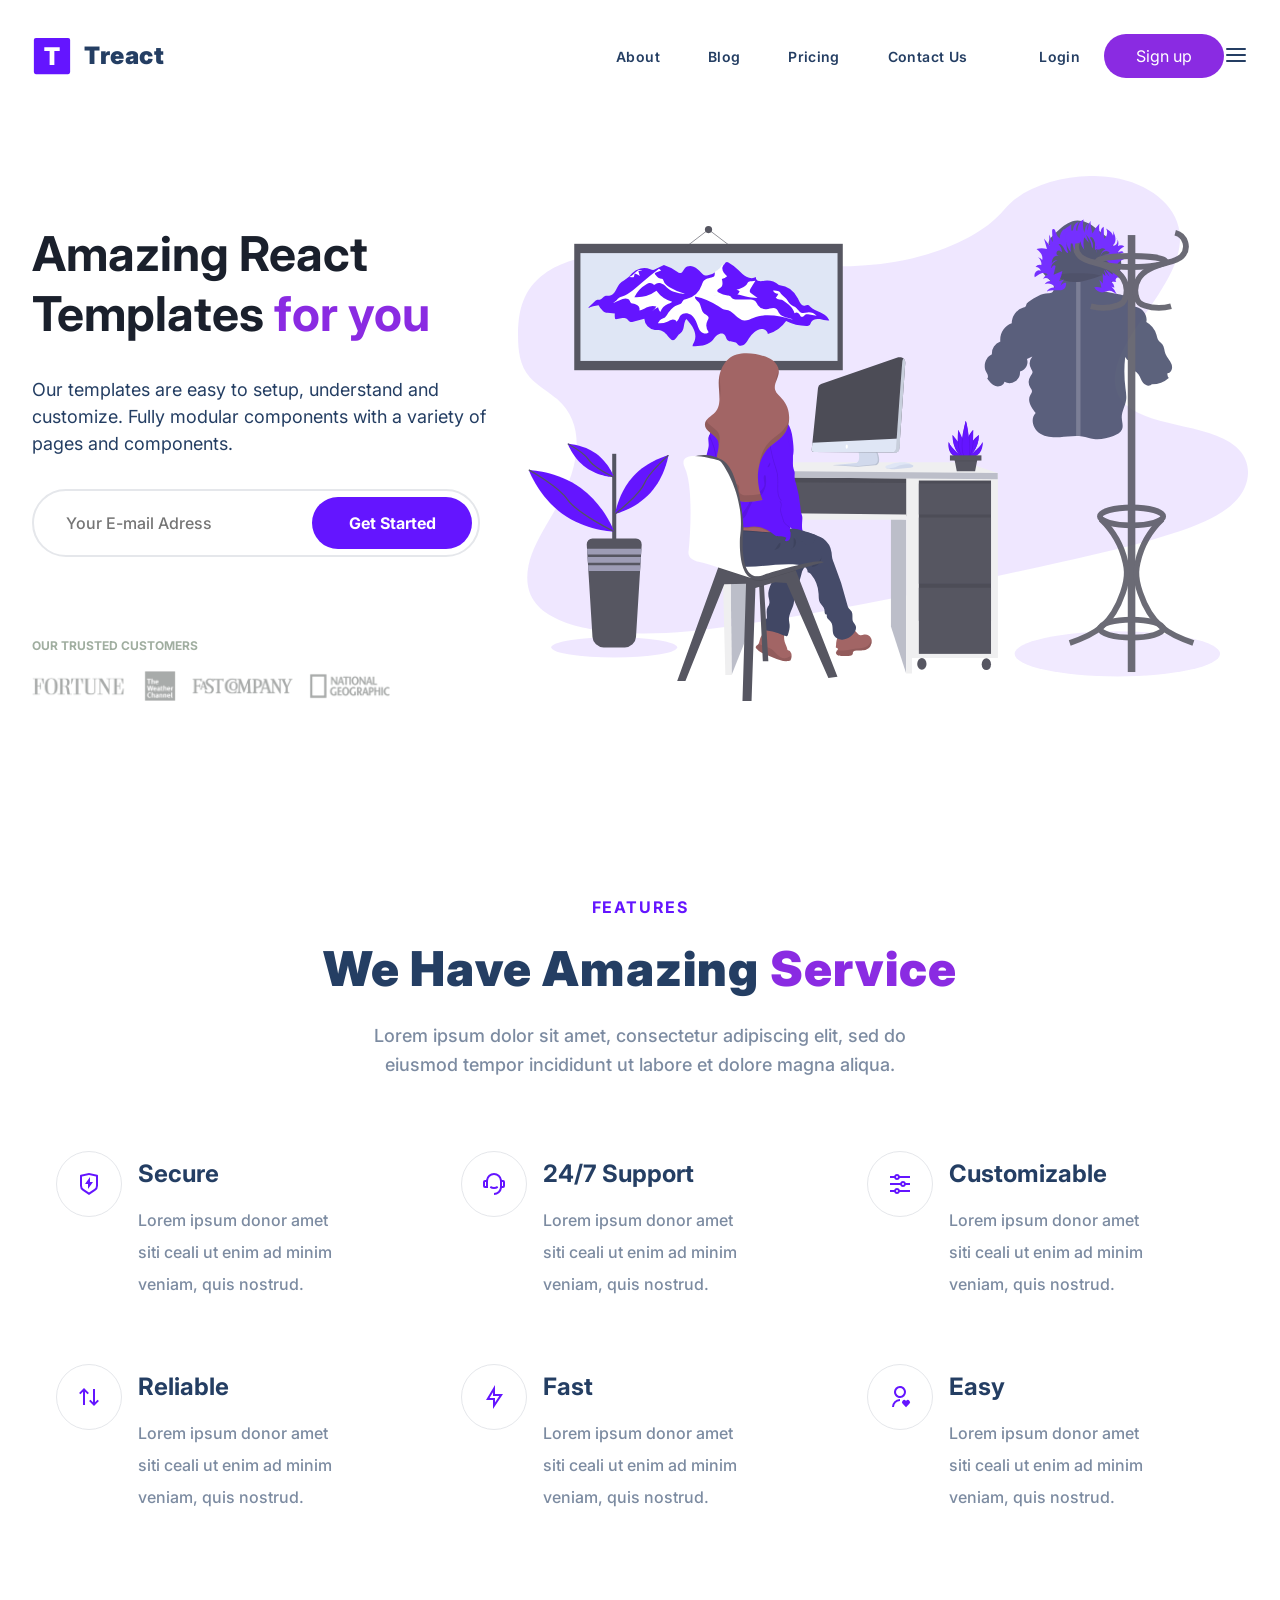
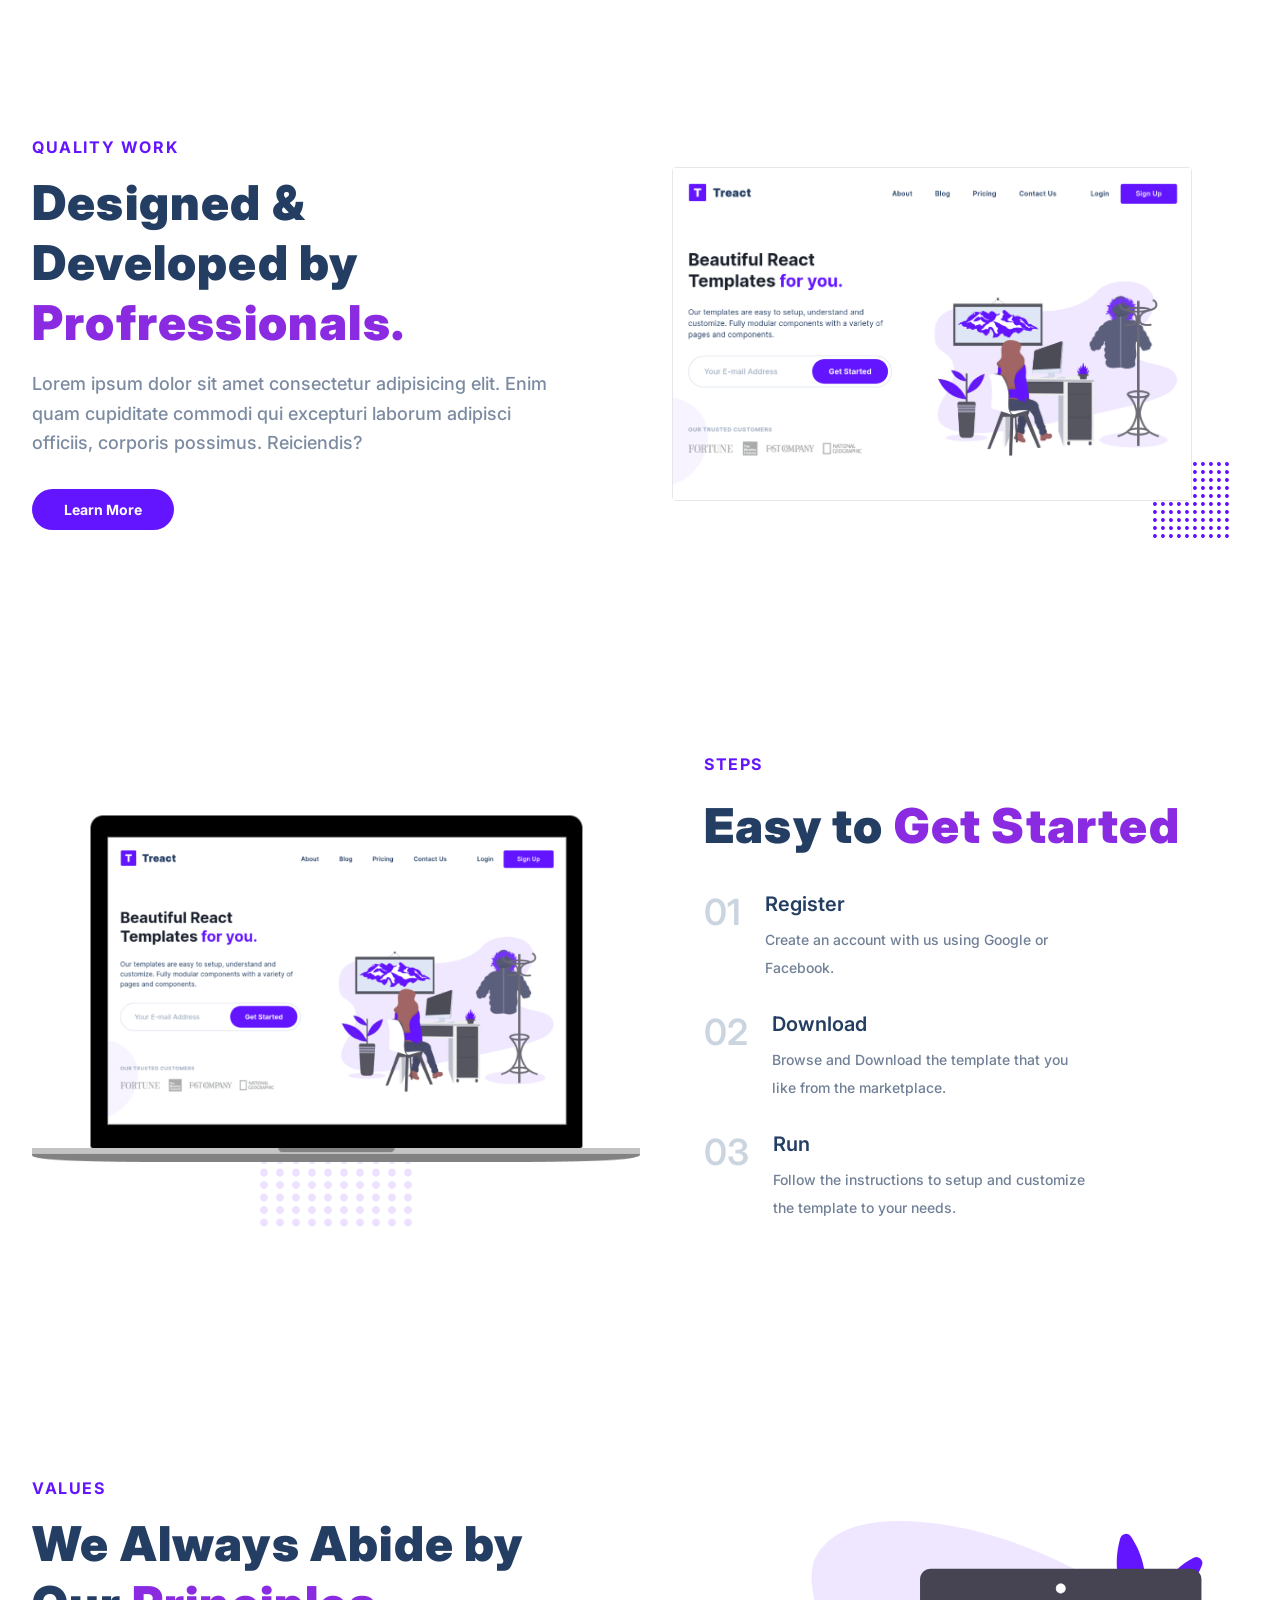
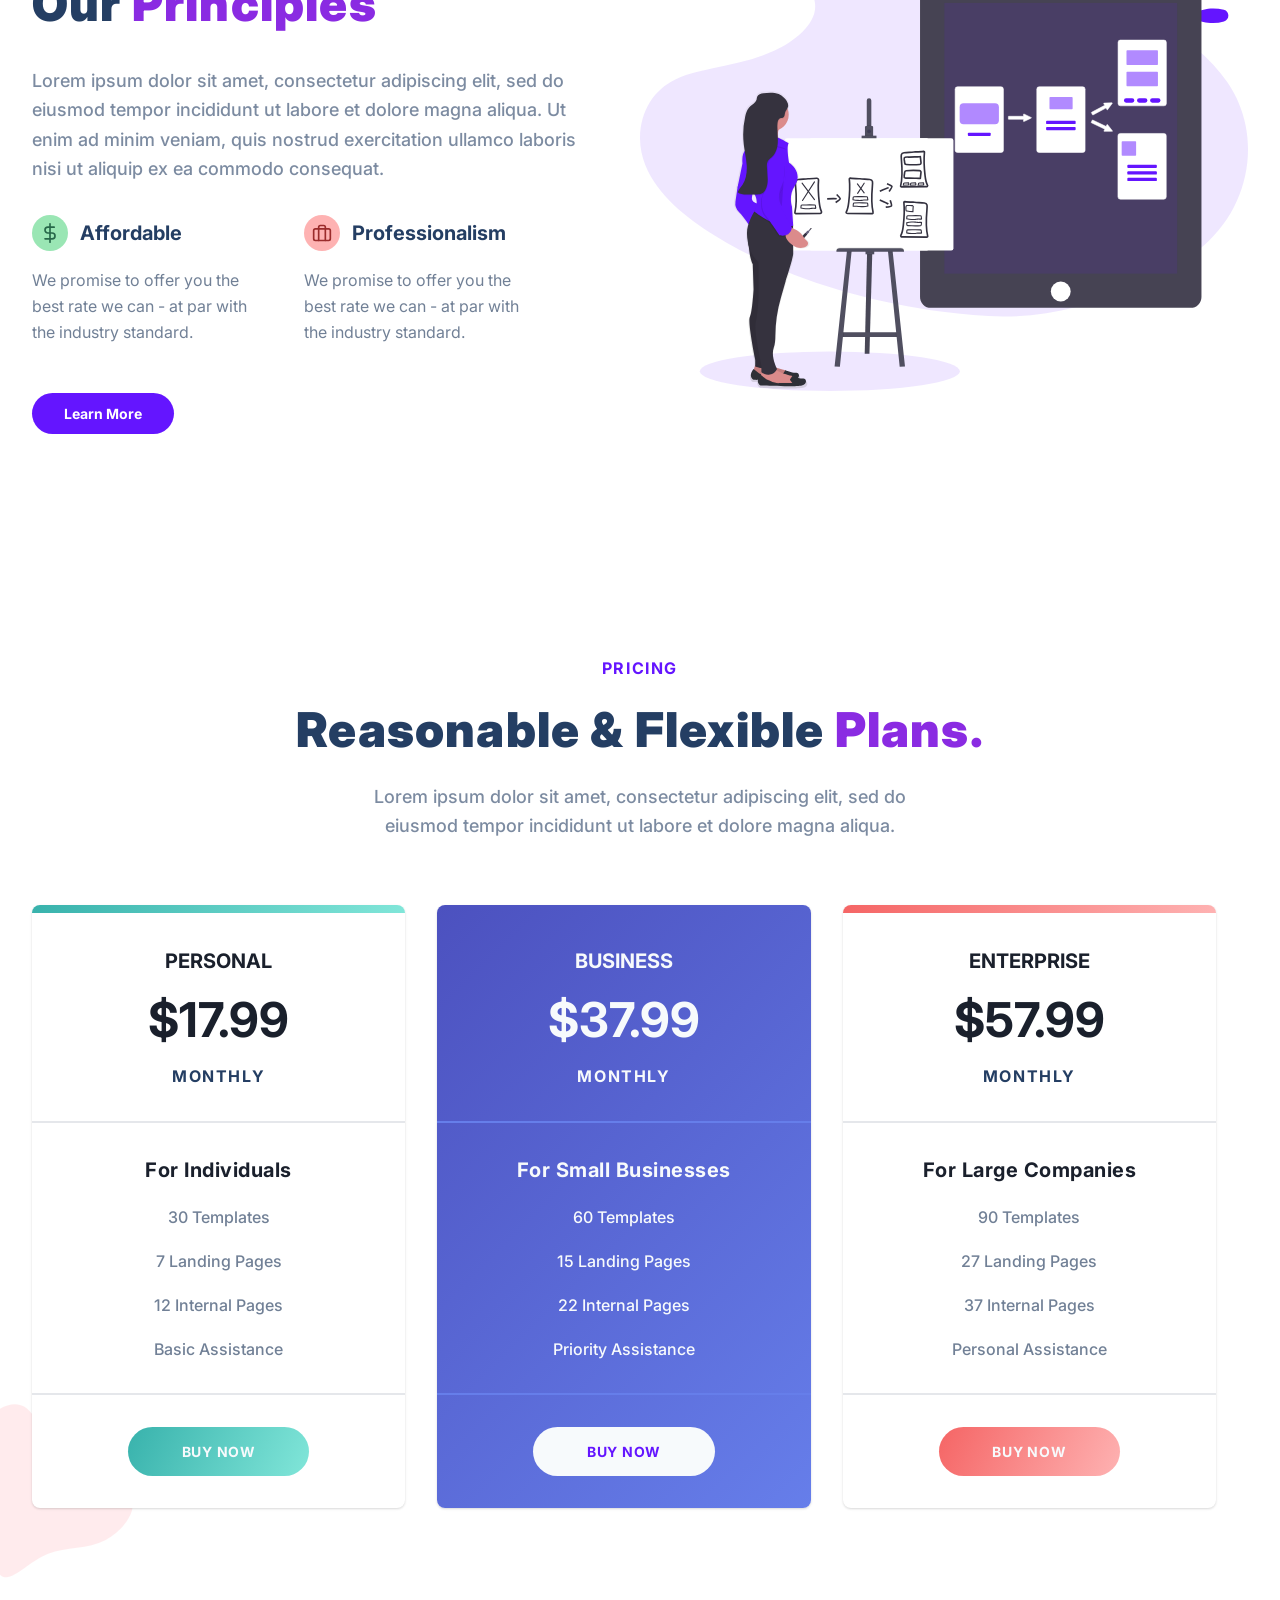
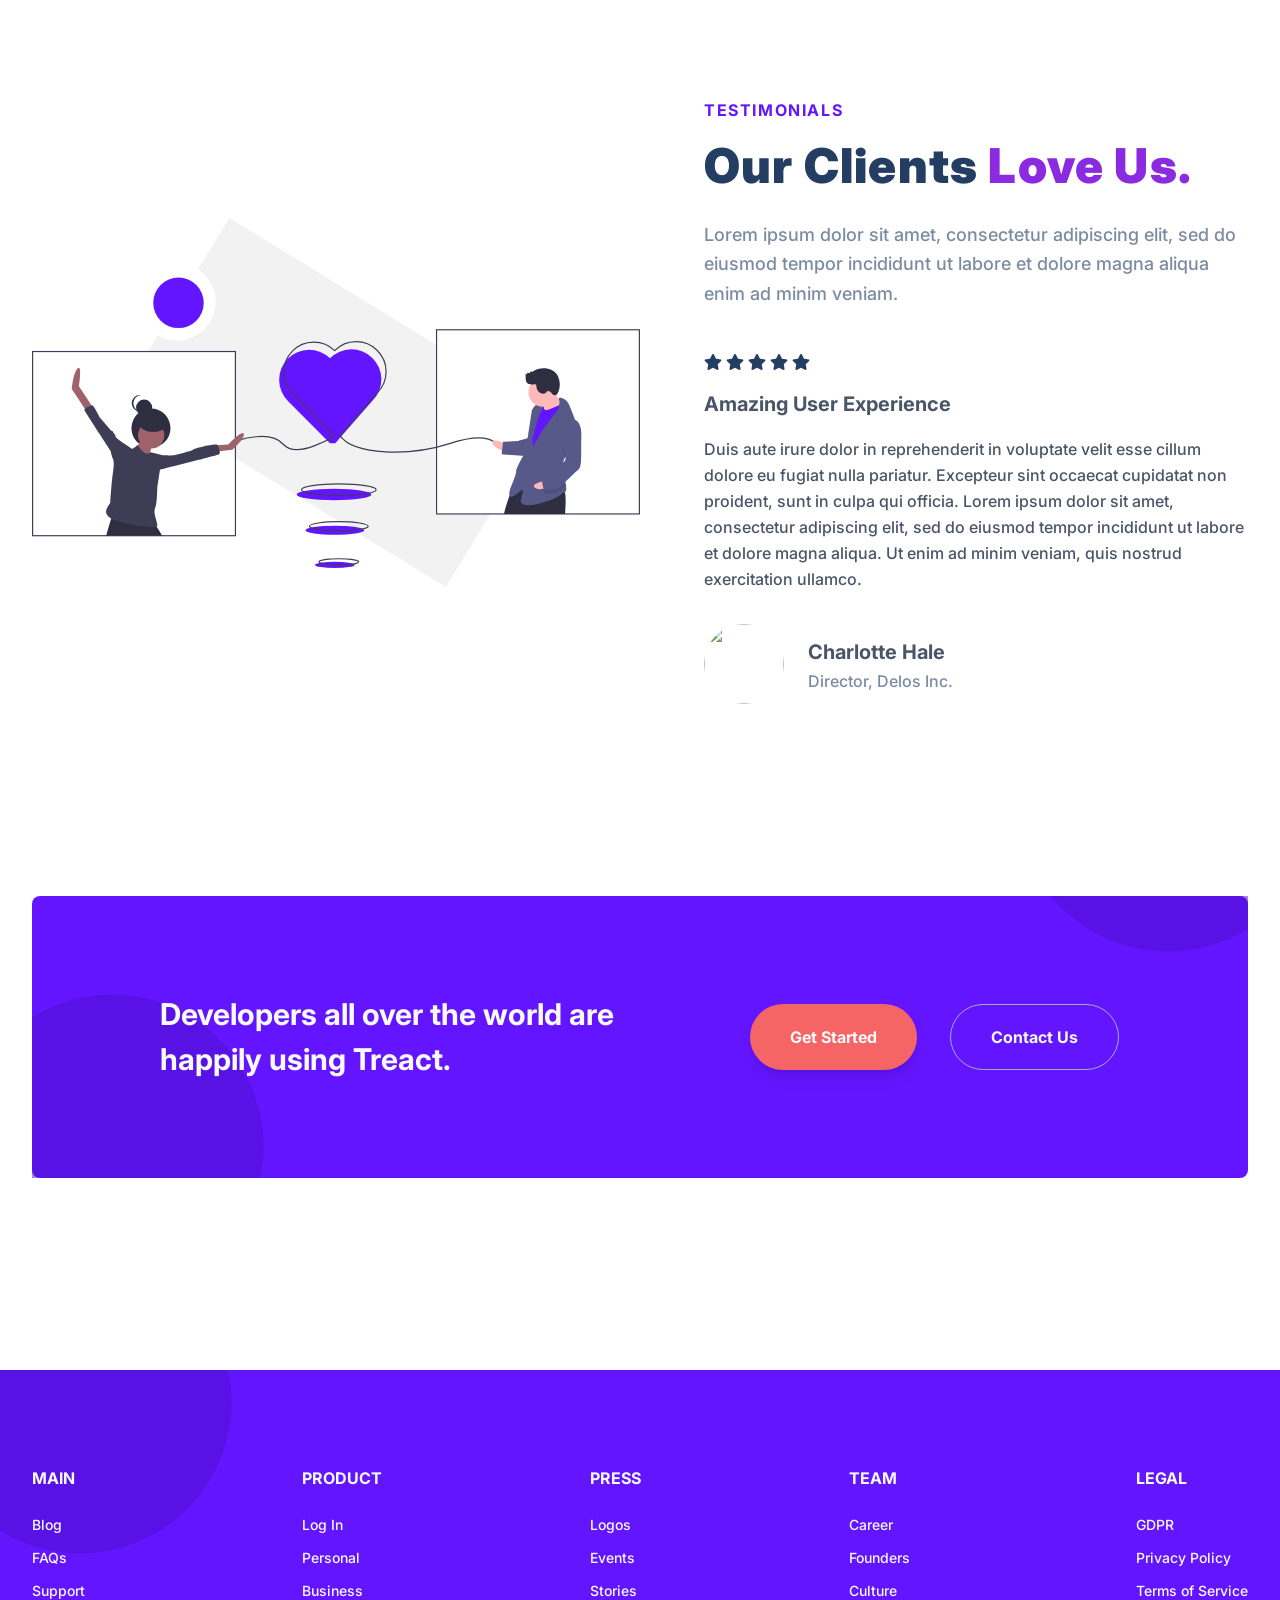
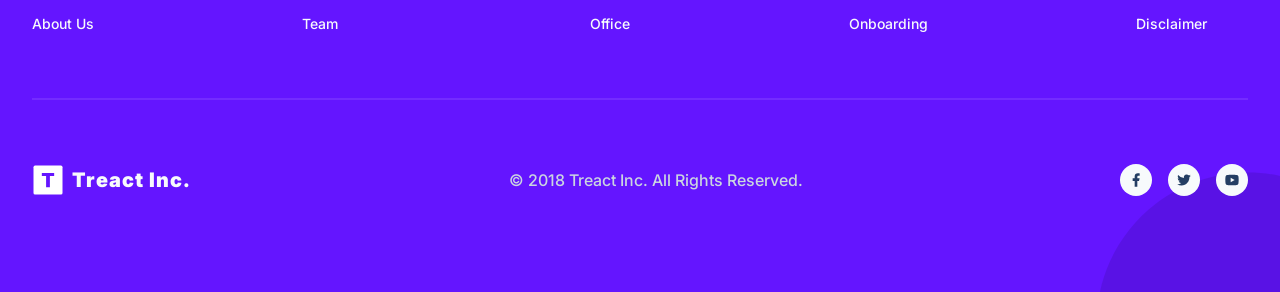
==== index.html @ 5207cefd "attempt 3" ====
<!doctype html>
<html lang="en">
  <head>
    <meta charset="UTF-8" />
    <meta http-equiv="X-UA-Compatible" content="IE=edge" />
    <meta name="viewport" content="width=device-width, initial-scale=1.0" />
    <title>Treact</title>
    <link rel="stylesheet" href="fashion.css" />
    <link
      rel="stylesheet"
      href="https://pro.fontawesome.com/releases/v5.10.0/css/all.css"
    />
    <script src="script.js" defer></script>
  </head>

  <body>
    <section id="landing">
      <nav>
        <div class="row nav__row">
          <div class="nav__logo">
            <img
              src="./assets/logo.2c489fc453a1783cbadacf914efa3df6.svg"
              class="nav__logo--img"
              alt="LOGO"
            />
            <div class="nav__logo--title">Treact</div>
          </div>
          <div class="nav__links">
            <a href="#" class="nav__link">About</a>
            <a href="#" class="nav__link">Blog</a>
            <a href="#" class="nav__link">Pricing</a>
            <a href="#" class="nav__link">Contact Us</a>
            <a href="#" class="nav__link login">Login</a>
            <a href="#" class="nav__link--primary">Sign up</a>
          </div>
        </div>
        <button class="btn__menu" onclick="openMenu()">
          <svg
            xmlns="http://www.w3.org/2000/svg"
            width="24"
            height="24"
            viewBox="0 0 24 24"
            fill="none"
            stroke="currentColor"
            stroke-width="2"
            stroke-linecap="round"
            stroke-linejoin="round"
            class="btn__menu--svg"
          >
            <line x1="3" y1="12" x2="21" y2="12"></line>
            <line x1="3" y1="6" x2="21" y2="6"></line>
            <line x1="3" y1="18" x2="21" y2="18"></line>
          </svg>
        </button>
      </nav>
      <div class="menu">
        <button class="btn__menu btn__menu--close" onclick="closeMenu()">
          <svg
            xmlns="http://www.w3.org/2000/svg"
            width="24"
            height="24"
            viewBox="0 0 24 24"
            fill="none"
            stroke="currentColor"
            stroke-width="2"
            stroke-linecap="round"
            stroke-linejoin="round"
            class="light___StyledCloseIcon-lj69nl-14 fASujC"
          >
            <line x1="18" y1="6" x2="6" y2="18"></line>
            <line x1="6" y1="6" x2="18" y2="18"></line>
          </svg>
        </button>

        <div class="menu__links">
          <a href="#" class="menu__link">About</a>
          <a href="#" class="menu__link">Blog</a>
          <a href="#" class="menu__link">Pricing</a>
          <a href="#" class="menu__link">Contact Us</a>
          <a href="#" class="menu__link login">Login</a>
          <a href="#" class="menu__link--primary">Sign up</a>
        </div>
      </div>
      <header>
        <div class="container">
          <div class="row">
            <div class="header__description">
              <h1>
                Amazing React Templates <span class="blueviolet">for you</span>
              </h1>
              <p class="header__description--para">
                Our templates are easy to setup, understand and customize. Fully
                modular components with a variety of pages and components.
              </p>
              <div class="header__email">
                <input
                  type="email"
                  class="header__email--input"
                  placeholder="Your E-mail Adress"
                />
                <button class="header__email--btn">Get Started</button>
              </div>
              <p class="header__customers--title">OUR TRUSTED CUSTOMERS</p>
              <img
                src="/assets/customers-logo-strip.680ac7c2e8ae28161d2c.png"
                class="header__customer"
              />
            </div>
            <figure class="header__img--wrapper">
              <img
                src="/assets/design-illustration-2.6da6a00b20c07c4a9b65d1870679e1b8.svg"
                class="header__img"
              />
            </figure>
          </div>
        </div>
      </header>
    </section>

    <main>
      <section id="features">
        <div class="container">
          <div class="row__narrow">
            <h4 class="section__tag">FEATURES</h4>
            <h2 class="section__title">
              We Have Amazing <span class="blueviolet">Service</span>
            </h2>
            <p class="section__para">
              Lorem ipsum dolor sit amet, consectetur adipiscing elit, sed do
              eiusmod tempor incididunt ut labore et dolore magna aliqua.
            </p>
          </div>
          <div class="features">
            <div class="feature">
              <div class="feature__row">
                <figure class="feature__img--wrapper">
                  <img
                    src="/assets/shield-icon.daefe14b320b14fbd9cbd18908ac93ec.svg"
                  />
                </figure>
                <div class="feature__text">
                  <h2 class="feature__title">Secure</h2>
                  <p class="feature__para">
                    Lorem ipsum donor amet siti ceali ut enim ad minim veniam,
                    quis nostrud.
                  </p>
                </div>
              </div>
            </div>
            <div class="feature">
              <div class="feature__row">
                <figure class="feature__img--wrapper">
                  <img
                    src="/assets/support-icon.f9253ffa8cb6ffde5bbaa05eb5136375.svg"
                  />
                </figure>
                <div class="feature__text">
                  <h2 class="feature__title">24/7 Support</h2>
                  <p class="feature__para">
                    Lorem ipsum donor amet siti ceali ut enim ad minim veniam,
                    quis nostrud.
                  </p>
                </div>
              </div>
            </div>
            <div class="feature">
              <div class="feature__row">
                <figure class="feature__img--wrapper">
                  <img
                    src="/assets/customize-icon.367468c90fd796009b97fbfba67b2c6a.svg"
                  />
                </figure>
                <div class="feature__text">
                  <h2 class="feature__title">Customizable</h2>
                  <p class="feature__para">
                    Lorem ipsum donor amet siti ceali ut enim ad minim veniam,
                    quis nostrud.
                  </p>
                </div>
              </div>
            </div>
            <div class="feature">
              <div class="feature__row">
                <figure class="feature__img--wrapper">
                  <img
                    src="/assets/reliable-icon.1367510a8f0a1bec76dc425d25f92f43.svg"
                  />
                </figure>
                <div class="feature__text">
                  <h2 class="feature__title">Reliable</h2>
                  <p class="feature__para">
                    Lorem ipsum donor amet siti ceali ut enim ad minim veniam,
                    quis nostrud.
                  </p>
                </div>
              </div>
            </div>
            <div class="feature">
              <div class="feature__row">
                <figure class="feature__img--wrapper">
                  <img
                    src="/assets/fast-icon.dbb971a73d4805d2fc3bcdacdb55beba.svg"
                  />
                </figure>
                <div class="feature__text">
                  <h2 class="feature__title">Fast</h2>
                  <p class="feature__para">
                    Lorem ipsum donor amet siti ceali ut enim ad minim veniam,
                    quis nostrud.
                  </p>
                </div>
              </div>
            </div>
            <div class="feature">
              <div class="feature__row">
                <figure class="feature__img--wrapper">
                  <img
                    src="/assets/simple-icon.673b7e1750b2a4ef32907fc164828d00.svg"
                  />
                </figure>
                <div class="feature__text">
                  <h2 class="feature__title">Easy</h2>
                  <p class="feature__para">
                    Lorem ipsum donor amet siti ceali ut enim ad minim veniam,
                    quis nostrud.
                  </p>
                </div>
              </div>
            </div>
          </div>
        </div>
      </section>

      <section id="quality">
        <div class="container">
          <div class="row">
            <div class="quality__description">
              <div class="section__tag">QUALITY WORK</div>
              <h2 class="section__title">
                Designed & Developed by
                <span class="blueviolet">Profressionals.</span>
              </h2>
              <p class="section__para">
                Lorem ipsum dolor sit amet consectetur adipisicing elit. Enim
                quam cupiditate commodi qui excepturi laborum adipisci officiis,
                corporis possimus. Reiciendis?
              </p>
              <button class="btn">Learn More</button>
            </div>
            <figure class="quality__img--wrapper">
              <img
                src="/assets/hero-screenshot-1.40a097b525c2f8c9808e.png"
                class="quality__img"
              />
              <svg viewBox="0 0 1280 1280" class="quality__grid">
                <path
                  d="M55 33.5C44.5 37 35 47.6 32.8 58.3c-4.3 20.6 16.3 41.2 36.9 36.9 15.5-3.2 27.5-19 26-33.9-1.1-10.5-9-21.3-19-26.2-6.1-2.9-15.5-3.6-21.7-1.6zM183 33.5c-15.1 5-25.3 21.6-22.2 36.2 2.5 11.9 13.6 23 25.4 25.5 19.4 4.1 39.5-14.2 37.5-33.9-1.1-10.5-9-21.3-19-26.2-6.1-2.9-15.5-3.6-21.7-1.6zM311 33.5c-10.5 3.5-20 14.1-22.2 24.8-4.3 20.6 16.3 41.2 36.9 36.9 15.5-3.2 27.5-19 26-33.9-1.1-10.5-9-21.3-19-26.2-6.1-2.9-15.5-3.6-21.7-1.6zM439 33.5c-10.5 3.5-20 14.1-22.2 24.8-4.3 20.6 16.3 41.2 36.9 36.9 15.5-3.2 27.5-19 26-33.9-1.1-10.5-9-21.3-19-26.2-6.1-2.9-15.5-3.6-21.7-1.6zM567 33.5c-10.5 3.5-20 14.1-22.2 24.8-4.3 20.6 16.3 41.2 36.9 36.9 15.5-3.2 27.5-19 26-33.9-1.1-10.5-9-21.3-19-26.2-6.1-2.9-15.5-3.6-21.7-1.6zM695 33.5c-10.5 3.5-20 14.1-22.2 24.8-4.3 20.6 16.3 41.2 36.9 36.9 15.5-3.2 27.5-19 26-33.9-1.1-10.5-9-21.3-19-26.2-6.1-2.9-15.5-3.6-21.7-1.6zM823 33.5c-10.5 3.5-20 14.1-22.2 24.8-4.3 20.6 16.3 41.2 36.9 36.9 15.5-3.2 27.5-19 26-33.9-1.1-10.5-9-21.3-19-26.2-6.1-2.9-15.5-3.6-21.7-1.6zM951 33.5c-10.5 3.5-20 14.1-22.2 24.8-4.3 20.6 16.3 41.2 36.9 36.9 15.5-3.2 27.5-19 26-33.9-1.1-10.5-9-21.3-19-26.2-6.1-2.9-15.5-3.6-21.7-1.6zM1079 33.5c-10.5 3.5-20 14.1-22.2 24.8-2.5 11.7 3.2 24.4 14.2 31.9 10.7 7.4 22.9 7.5 33.7.3 17.7-11.8 20.1-33.8 5.3-48.5-8.5-8.6-20.7-11.9-31-8.5zM1207 33.5c-10.5 3.5-20 14.1-22.2 24.8-2.5 11.7 3.2 24.4 14.2 31.9 10.7 7.4 22.9 7.5 33.7.3 17.7-11.8 20.1-33.8 5.3-48.5-8.5-8.6-20.7-11.9-31-8.5zM55 161.5c-10.5 3.5-20 14.1-22.2 24.8-4.3 20.6 16.3 41.2 36.9 36.9 15.5-3.2 27.5-19 26-33.9-1.1-10.5-9-21.3-19-26.2-6.1-2.9-15.5-3.6-21.7-1.6zM183 161.5c-15.1 5-25.3 21.6-22.2 36.2 2.5 11.9 13.6 23 25.4 25.5 19.4 4.1 39.5-14.2 37.5-33.9-1.1-10.5-9-21.3-19-26.2-6.1-2.9-15.5-3.6-21.7-1.6zM311 161.5c-10.5 3.5-20 14.1-22.2 24.8-4.3 20.6 16.3 41.2 36.9 36.9 15.5-3.2 27.5-19 26-33.9-1.1-10.5-9-21.3-19-26.2-6.1-2.9-15.5-3.6-21.7-1.6zM439 161.5c-10.5 3.5-20 14.1-22.2 24.8-4.3 20.6 16.3 41.2 36.9 36.9 15.5-3.2 27.5-19 26-33.9-1.1-10.5-9-21.3-19-26.2-6.1-2.9-15.5-3.6-21.7-1.6zM567 161.5c-10.5 3.5-20 14.1-22.2 24.8-4.3 20.6 16.3 41.2 36.9 36.9 15.5-3.2 27.5-19 26-33.9-1.1-10.5-9-21.3-19-26.2-6.1-2.9-15.5-3.6-21.7-1.6zM695 161.5c-10.5 3.5-20 14.1-22.2 24.8-4.3 20.6 16.3 41.2 36.9 36.9 15.5-3.2 27.5-19 26-33.9-1.1-10.5-9-21.3-19-26.2-6.1-2.9-15.5-3.6-21.7-1.6zM823 161.5c-10.5 3.5-20 14.1-22.2 24.8-4.3 20.6 16.3 41.2 36.9 36.9 15.5-3.2 27.5-19 26-33.9-1.1-10.5-9-21.3-19-26.2-6.1-2.9-15.5-3.6-21.7-1.6zM951 161.5c-10.5 3.5-20 14.1-22.2 24.8-4.3 20.6 16.3 41.2 36.9 36.9 15.5-3.2 27.5-19 26-33.9-1.1-10.5-9-21.3-19-26.2-6.1-2.9-15.5-3.6-21.7-1.6zM1079 161.5c-10.5 3.5-20 14.1-22.2 24.8-2.5 11.7 3.2 24.4 14.2 31.9 10.7 7.4 22.9 7.5 33.7.3 17.7-11.8 20.1-33.8 5.3-48.5-8.5-8.6-20.7-11.9-31-8.5zM1207 161.5c-10.5 3.5-20 14.1-22.2 24.8-2.5 11.7 3.2 24.4 14.2 31.9 10.7 7.4 22.9 7.5 33.7.3 17.7-11.8 20.1-33.8 5.3-48.5-8.5-8.6-20.7-11.9-31-8.5zM55 289.5c-10.5 3.5-20 14.1-22.2 24.8-4.3 20.6 16.3 41.2 36.9 36.9 15.5-3.2 27.5-19 26-33.9-1.1-10.5-9-21.3-19-26.2-6.1-2.9-15.5-3.6-21.7-1.6zM183 289.5c-10.5 3.5-20 14.1-22.2 24.8-4.3 20.6 16.3 41.2 36.9 36.9 15.5-3.2 27.5-19 26-33.9-1.1-10.5-9-21.3-19-26.2-6.1-2.9-15.5-3.6-21.7-1.6zM311 289.5c-10.5 3.5-20 14.1-22.2 24.8-4.3 20.6 16.3 41.2 36.9 36.9 15.5-3.2 27.5-19 26-33.9-1.1-10.5-9-21.3-19-26.2-6.1-2.9-15.5-3.6-21.7-1.6zM439 289.5c-10.5 3.5-20 14.1-22.2 24.8-4.3 20.6 16.3 41.2 36.9 36.9 15.5-3.2 27.5-19 26-33.9-1.1-10.5-9-21.3-19-26.2-6.1-2.9-15.5-3.6-21.7-1.6zM567 289.5c-10.5 3.5-20 14.1-22.2 24.8-4.3 20.6 16.3 41.2 36.9 36.9 15.5-3.2 27.5-19 26-33.9-1.1-10.5-9-21.3-19-26.2-6.1-2.9-15.5-3.6-21.7-1.6zM695 289.5c-10.5 3.5-20 14.1-22.2 24.8-4.3 20.6 16.3 41.2 36.9 36.9 15.5-3.2 27.5-19 26-33.9-1.1-10.5-9-21.3-19-26.2-6.1-2.9-15.5-3.6-21.7-1.6zM823 289.5c-10.5 3.5-20 14.1-22.2 24.8-4.3 20.6 16.3 41.2 36.9 36.9 15.5-3.2 27.5-19 26-33.9-1.1-10.5-9-21.3-19-26.2-6.1-2.9-15.5-3.6-21.7-1.6zM951 289.5c-10.5 3.5-20 14.1-22.2 24.8-4.3 20.6 16.3 41.2 36.9 36.9 15.5-3.2 27.5-19 26-33.9-1.1-10.5-9-21.3-19-26.2-6.1-2.9-15.5-3.6-21.7-1.6zM1079 289.5c-10.5 3.5-20 14.1-22.2 24.8-4.3 20.6 16.3 41.2 36.9 36.9 15.5-3.2 27.5-19 26-33.9-1.1-10.5-9-21.3-19-26.2-6.1-2.9-15.5-3.6-21.7-1.6zM1207 289.5c-10.5 3.5-20 14.1-22.2 24.8-4.3 20.6 16.3 41.2 36.9 36.9 15.5-3.2 27.5-19 26-33.9-1.1-10.5-9-21.3-19-26.2-6.1-2.9-15.5-3.6-21.7-1.6zM55 417.5c-10.5 3.5-20 14.1-22.2 24.8-4.3 20.6 16.3 41.2 36.9 36.9 15.5-3.2 27.5-19 26-33.9-1.1-10.5-9-21.3-19-26.2-6.1-2.9-15.5-3.6-21.7-1.6zM183 417.5c-10.5 3.5-20 14.1-22.2 24.8-4.3 20.6 16.3 41.2 36.9 36.9 15.5-3.2 27.5-19 26-33.9-1.1-10.5-9-21.3-19-26.2-6.1-2.9-15.5-3.6-21.7-1.6zM311 417.5c-10.5 3.5-20 14.1-22.2 24.8-4.3 20.6 16.3 41.2 36.9 36.9 15.5-3.2 27.5-19 26-33.9-1.1-10.5-9-21.3-19-26.2-6.1-2.9-15.5-3.6-21.7-1.6zM439 417.5c-10.5 3.5-20 14.1-22.2 24.8-4.3 20.6 16.3 41.2 36.9 36.9 15.5-3.2 27.5-19 26-33.9-1.1-10.5-9-21.3-19-26.2-6.1-2.9-15.5-3.6-21.7-1.6zM567 417.5c-10.5 3.5-20 14.1-22.2 24.8-4.3 20.6 16.3 41.2 36.9 36.9 15.5-3.2 27.5-19 26-33.9-1.1-10.5-9-21.3-19-26.2-6.1-2.9-15.5-3.6-21.7-1.6zM695 417.5c-10.5 3.5-20 14.1-22.2 24.8-4.3 20.6 16.3 41.2 36.9 36.9 15.5-3.2 27.5-19 26-33.9-1.1-10.5-9-21.3-19-26.2-6.1-2.9-15.5-3.6-21.7-1.6zM823 417.5c-10.5 3.5-20 14.1-22.2 24.8-4.3 20.6 16.3 41.2 36.9 36.9 15.5-3.2 27.5-19 26-33.9-1.1-10.5-9-21.3-19-26.2-6.1-2.9-15.5-3.6-21.7-1.6zM951 417.5c-10.5 3.5-20 14.1-22.2 24.8-4.3 20.6 16.3 41.2 36.9 36.9 15.5-3.2 27.5-19 26-33.9-1.1-10.5-9-21.3-19-26.2-6.1-2.9-15.5-3.6-21.7-1.6zM1079 417.5c-10.5 3.5-20 14.1-22.2 24.8-4.3 20.6 16.3 41.2 36.9 36.9 15.5-3.2 27.5-19 26-33.9-1.1-10.5-9-21.3-19-26.2-6.1-2.9-15.5-3.6-21.7-1.6zM1207 417.5c-10.5 3.5-20 14.1-22.2 24.8-4.3 20.6 16.3 41.2 36.9 36.9 15.5-3.2 27.5-19 26-33.9-1.1-10.5-9-21.3-19-26.2-6.1-2.9-15.5-3.6-21.7-1.6zM55 545.5c-10.5 3.5-20 14.1-22.2 24.8-4.3 20.6 16.3 41.2 36.9 36.9 15.5-3.2 27.5-19 26-33.9-1.1-10.5-9-21.3-19-26.2-6.1-2.9-15.5-3.6-21.7-1.6zM183 545.5c-10.5 3.5-20 14.1-22.2 24.8-4.3 20.6 16.3 41.2 36.9 36.9 15.5-3.2 27.5-19 26-33.9-1.1-10.5-9-21.3-19-26.2-6.1-2.9-15.5-3.6-21.7-1.6zM311 545.5c-10.5 3.5-20 14.1-22.2 24.8-4.3 20.6 16.3 41.2 36.9 36.9 15.5-3.2 27.5-19 26-33.9-1.1-10.5-9-21.3-19-26.2-6.1-2.9-15.5-3.6-21.7-1.6zM439 545.5c-10.5 3.5-20 14.1-22.2 24.8-4.3 20.6 16.3 41.2 36.9 36.9 15.5-3.2 27.5-19 26-33.9-1.1-10.5-9-21.3-19-26.2-6.1-2.9-15.5-3.6-21.7-1.6zM567 545.5c-10.5 3.5-20 14.1-22.2 24.8-4.3 20.6 16.3 41.2 36.9 36.9 15.5-3.2 27.5-19 26-33.9-1.1-10.5-9-21.3-19-26.2-6.1-2.9-15.5-3.6-21.7-1.6zM695 545.5c-10.5 3.5-20 14.1-22.2 24.8-4.3 20.6 16.3 41.2 36.9 36.9 15.5-3.2 27.5-19 26-33.9-1.1-10.5-9-21.3-19-26.2-6.1-2.9-15.5-3.6-21.7-1.6zM823 545.5c-10.5 3.5-20 14.1-22.2 24.8-4.3 20.6 16.3 41.2 36.9 36.9 15.5-3.2 27.5-19 26-33.9-1.1-10.5-9-21.3-19-26.2-6.1-2.9-15.5-3.6-21.7-1.6zM951 545.5c-10.5 3.5-20 14.1-22.2 24.8-4.3 20.6 16.3 41.2 36.9 36.9 15.5-3.2 27.5-19 26-33.9-1.1-10.5-9-21.3-19-26.2-6.1-2.9-15.5-3.6-21.7-1.6zM1079 545.5c-10.5 3.5-20 14.1-22.2 24.8-4.3 20.6 16.3 41.2 36.9 36.9 15.5-3.2 27.5-19 26-33.9-1.1-10.5-9-21.3-19-26.2-6.1-2.9-15.5-3.6-21.7-1.6zM1207 545.5c-10.5 3.5-20 14.1-22.2 24.8-4.3 20.6 16.3 41.2 36.9 36.9 15.5-3.2 27.5-19 26-33.9-1.1-10.5-9-21.3-19-26.2-6.1-2.9-15.5-3.6-21.7-1.6zM55 673.5c-10.5 3.5-20 14.1-22.2 24.8-4.3 20.6 16.3 41.2 36.9 36.9 15.5-3.2 27.5-19 26-33.9-1.1-10.5-9-21.3-19-26.2-6.1-2.9-15.5-3.6-21.7-1.6zM183 673.5c-10.5 3.5-20 14.1-22.2 24.8-4.3 20.6 16.3 41.2 36.9 36.9 15.5-3.2 27.5-19 26-33.9-1.1-10.5-9-21.3-19-26.2-6.1-2.9-15.5-3.6-21.7-1.6zM311 673.5c-10.5 3.5-20 14.1-22.2 24.8-4.3 20.6 16.3 41.2 36.9 36.9 15.5-3.2 27.5-19 26-33.9-1.1-10.5-9-21.3-19-26.2-6.1-2.9-15.5-3.6-21.7-1.6zM439 673.5c-10.5 3.5-20 14.1-22.2 24.8-4.3 20.6 16.3 41.2 36.9 36.9 15.5-3.2 27.5-19 26-33.9-1.1-10.5-9-21.3-19-26.2-6.1-2.9-15.5-3.6-21.7-1.6zM567 673.5c-10.5 3.5-20 14.1-22.2 24.8-4.3 20.6 16.3 41.2 36.9 36.9 15.5-3.2 27.5-19 26-33.9-1.1-10.5-9-21.3-19-26.2-6.1-2.9-15.5-3.6-21.7-1.6zM695 673.5c-10.5 3.5-20 14.1-22.2 24.8-4.3 20.6 16.3 41.2 36.9 36.9 15.5-3.2 27.5-19 26-33.9-1.1-10.5-9-21.3-19-26.2-6.1-2.9-15.5-3.6-21.7-1.6zM823 673.5c-10.5 3.5-20 14.1-22.2 24.8-4.3 20.6 16.3 41.2 36.9 36.9 15.5-3.2 27.5-19 26-33.9-1.1-10.5-9-21.3-19-26.2-6.1-2.9-15.5-3.6-21.7-1.6zM951 673.5c-10.5 3.5-20 14.1-22.2 24.8-4.3 20.6 16.3 41.2 36.9 36.9 15.5-3.2 27.5-19 26-33.9-1.1-10.5-9-21.3-19-26.2-6.1-2.9-15.5-3.6-21.7-1.6zM1079 673.5c-10.5 3.5-20 14.1-22.2 24.8-4.3 20.6 16.3 41.2 36.9 36.9 15.5-3.2 27.5-19 26-33.9-1.1-10.5-9-21.3-19-26.2-6.1-2.9-15.5-3.6-21.7-1.6zM1207 673.5c-10.5 3.5-20 14.1-22.2 24.8-4.3 20.6 16.3 41.2 36.9 36.9 15.5-3.2 27.5-19 26-33.9-1.1-10.5-9-21.3-19-26.2-6.1-2.9-15.5-3.6-21.7-1.6zM55 801.5c-10.5 3.5-20 14.1-22.2 24.8-4.3 20.6 16.3 41.2 36.9 36.9 15.5-3.2 27.5-19 26-33.9-1.1-10.5-9-21.3-19-26.2-6.1-2.9-15.5-3.6-21.7-1.6zM183 801.5c-10.5 3.5-20 14.1-22.2 24.8-4.3 20.6 16.3 41.2 36.9 36.9 15.5-3.2 27.5-19 26-33.9-1.1-10.5-9-21.3-19-26.2-6.1-2.9-15.5-3.6-21.7-1.6zM311 801.5c-10.5 3.5-20 14.1-22.2 24.8-2.5 11.7 3.2 24.4 14.2 31.9 10.7 7.4 22.9 7.5 33.7.3 17.7-11.8 20.1-33.8 5.3-48.5-8.5-8.6-20.7-11.9-31-8.5zM439 801.5c-10.5 3.5-20 14.1-22.2 24.8-2.5 11.7 3.2 24.4 14.2 31.9 10.7 7.4 22.9 7.5 33.7.3 17.7-11.8 20.1-33.8 5.3-48.5-8.5-8.6-20.7-11.9-31-8.5zM567 801.5c-15.1 5-25.3 21.6-22.2 36.2 2.5 11.9 13.6 23 25.5 25.5 19.3 4.1 39.4-14.2 37.4-33.9-1.1-10.5-9-21.3-19-26.2-6.1-2.9-15.5-3.6-21.7-1.6zM695 801.5c-15.1 5-25.3 21.6-22.2 36.2 2.5 11.9 13.6 23 25.5 25.5 19.3 4.1 39.4-14.2 37.4-33.9-1.1-10.5-9-21.3-19-26.2-6.1-2.9-15.5-3.6-21.7-1.6zM823 801.5c-15.1 5-25.3 21.6-22.2 36.2 2.5 11.9 13.6 23 25.5 25.5 19.3 4.1 39.4-14.2 37.4-33.9-1.1-10.5-9-21.3-19-26.2-6.1-2.9-15.5-3.6-21.7-1.6zM951 801.5c-15.1 5-25.3 21.6-22.2 36.2 2.5 11.9 13.6 23 25.5 25.5 19.3 4.1 39.4-14.2 37.4-33.9-1.1-10.5-9-21.3-19-26.2-6.1-2.9-15.5-3.6-21.7-1.6zM1079 801.5c-10.5 3.5-20 14.1-22.2 24.8-4.3 20.6 16.3 41.2 36.9 36.9 15.5-3.2 27.5-19 26-33.9-1.1-10.5-9-21.3-19-26.2-6.1-2.9-15.5-3.6-21.7-1.6zM1207 801.5c-10.5 3.5-20 14.1-22.2 24.8-4.3 20.6 16.3 41.2 36.9 36.9 15.5-3.2 27.5-19 26-33.9-1.1-10.5-9-21.3-19-26.2-6.1-2.9-15.5-3.6-21.7-1.6zM55 929.5c-10.5 3.5-20 14.1-22.2 24.8-4.3 20.6 16.3 41.2 36.9 36.9 15.5-3.2 27.5-19 26-33.9-1.1-10.5-9-21.3-19-26.2-6.1-2.9-15.5-3.6-21.7-1.6zM183 929.5c-10.5 3.5-20 14.1-22.2 24.8-4.3 20.6 16.3 41.2 36.9 36.9 15.5-3.2 27.5-19 26-33.9-1.1-10.5-9-21.3-19-26.2-6.1-2.9-15.5-3.6-21.7-1.6zM311 929.5c-10.5 3.5-20 14.1-22.2 24.8-2.5 11.7 3.2 24.4 14.2 31.9 10.7 7.4 22.9 7.5 33.7.3 17.7-11.8 20.1-33.8 5.3-48.5-8.5-8.6-20.7-11.9-31-8.5zM439 929.5c-10.5 3.5-20 14.1-22.2 24.8-2.5 11.7 3.2 24.4 14.2 31.9 10.7 7.4 22.9 7.5 33.7.3 17.7-11.8 20.1-33.8 5.3-48.5-8.5-8.6-20.7-11.9-31-8.5zM567 929.5c-15.1 5-25.3 21.6-22.2 36.2 2.5 11.9 13.6 23 25.5 25.5 19.3 4.1 39.4-14.2 37.4-33.9-1.1-10.5-9-21.3-19-26.2-6.1-2.9-15.5-3.6-21.7-1.6zM695 929.5c-15.1 5-25.3 21.6-22.2 36.2 2.5 11.9 13.6 23 25.5 25.5 19.3 4.1 39.4-14.2 37.4-33.9-1.1-10.5-9-21.3-19-26.2-6.1-2.9-15.5-3.6-21.7-1.6zM823 929.5c-15.1 5-25.3 21.6-22.2 36.2 2.5 11.9 13.6 23 25.5 25.5 19.3 4.1 39.4-14.2 37.4-33.9-1.1-10.5-9-21.3-19-26.2-6.1-2.9-15.5-3.6-21.7-1.6zM951 929.5c-15.1 5-25.3 21.6-22.2 36.2 2.5 11.9 13.6 23 25.5 25.5 19.3 4.1 39.4-14.2 37.4-33.9-1.1-10.5-9-21.3-19-26.2-6.1-2.9-15.5-3.6-21.7-1.6zM1079 929.5c-10.5 3.5-20 14.1-22.2 24.8-4.3 20.6 16.3 41.2 36.9 36.9 15.5-3.2 27.5-19 26-33.9-1.1-10.5-9-21.3-19-26.2-6.1-2.9-15.5-3.6-21.7-1.6zM1207 929.5c-10.5 3.5-20 14.1-22.2 24.8-4.3 20.6 16.3 41.2 36.9 36.9 15.5-3.2 27.5-19 26-33.9-1.1-10.5-9-21.3-19-26.2-6.1-2.9-15.5-3.6-21.7-1.6zM55 1057.5c-10.5 3.5-20 14.1-22.2 24.8-4.3 20.6 16.3 41.2 36.9 36.9 15.5-3.2 27.5-19 26-33.9-1.1-10.5-9-21.3-19-26.2-6.1-2.9-15.5-3.6-21.7-1.6zM183 1057.5c-10.5 3.5-20 14.1-22.2 24.8-4.3 20.6 16.3 41.2 36.9 36.9 15.5-3.2 27.5-19 26-33.9-1.1-10.5-9-21.3-19-26.2-6.1-2.9-15.5-3.6-21.7-1.6zM311 1057.5c-10.5 3.5-20 14.1-22.2 24.8-2.5 11.7 3.2 24.4 14.2 31.9 10.7 7.4 22.9 7.5 33.7.3 17.7-11.8 20.1-33.8 5.3-48.5-8.5-8.6-20.7-11.9-31-8.5zM439 1057.5c-10.5 3.5-20 14.1-22.2 24.8-2.5 11.7 3.2 24.4 14.2 31.9 10.7 7.4 22.9 7.5 33.7.3 17.7-11.8 20.1-33.8 5.3-48.5-8.5-8.6-20.7-11.9-31-8.5zM567 1057.5c-10.5 3.5-20 14.1-22.2 24.8-4.3 20.6 16.3 41.2 36.9 36.9 15.5-3.2 27.5-19 26-33.9-1.1-10.5-9-21.3-19-26.2-6.1-2.9-15.5-3.6-21.7-1.6zM695 1057.5c-10.5 3.5-20 14.1-22.2 24.8-4.3 20.6 16.3 41.2 36.9 36.9 15.5-3.2 27.5-19 26-33.9-1.1-10.5-9-21.3-19-26.2-6.1-2.9-15.5-3.6-21.7-1.6zM823 1057.5c-10.5 3.5-20 14.1-22.2 24.8-4.3 20.6 16.3 41.2 36.9 36.9 15.5-3.2 27.5-19 26-33.9-1.1-10.5-9-21.3-19-26.2-6.1-2.9-15.5-3.6-21.7-1.6zM951 1057.5c-10.5 3.5-20 14.1-22.2 24.8-4.3 20.6 16.3 41.2 36.9 36.9 15.5-3.2 27.5-19 26-33.9-1.1-10.5-9-21.3-19-26.2-6.1-2.9-15.5-3.6-21.7-1.6zM1079 1057.5c-10.5 3.5-20 14.1-22.2 24.8-4.3 20.6 16.3 41.2 36.9 36.9 15.5-3.2 27.5-19 26-33.9-1.1-10.5-9-21.3-19-26.2-6.1-2.9-15.5-3.6-21.7-1.6zM1207 1057.5c-10.5 3.5-20 14.1-22.2 24.8-4.3 20.6 16.3 41.2 36.9 36.9 15.5-3.2 27.5-19 26-33.9-1.1-10.5-9-21.3-19-26.2-6.1-2.9-15.5-3.6-21.7-1.6zM55 1185.5c-10.5 3.5-20 14.1-22.2 24.8-4.3 20.6 16.3 41.2 36.9 36.9 15.5-3.2 27.5-19 26-33.9-1.1-10.5-9-21.3-19-26.2-6.1-2.9-15.5-3.6-21.7-1.6zM183 1185.5c-10.5 3.5-20 14.1-22.2 24.8-4.3 20.6 16.3 41.2 36.9 36.9 15.5-3.2 27.5-19 26-33.9-1.1-10.5-9-21.3-19-26.2-6.1-2.9-15.5-3.6-21.7-1.6zM311 1185.5c-10.5 3.5-20 14.1-22.2 24.8-4.3 20.6 16.3 41.2 36.9 36.9 15.5-3.2 27.5-19 26-33.9-1.1-10.5-9-21.3-19-26.2-6.1-2.9-15.5-3.6-21.7-1.6zM439 1185.5c-10.5 3.5-20 14.1-22.2 24.8-4.3 20.6 16.3 41.2 36.9 36.9 15.5-3.2 27.5-19 26-33.9-1.1-10.5-9-21.3-19-26.2-6.1-2.9-15.5-3.6-21.7-1.6zM567 1185.5c-10.5 3.5-20 14.1-22.2 24.8-4.3 20.6 16.3 41.2 36.9 36.9 15.5-3.2 27.5-19 26-33.9-1.1-10.5-9-21.3-19-26.2-6.1-2.9-15.5-3.6-21.7-1.6zM695 1185.5c-10.5 3.5-20 14.1-22.2 24.8-4.3 20.6 16.3 41.2 36.9 36.9 15.5-3.2 27.5-19 26-33.9-1.1-10.5-9-21.3-19-26.2-6.1-2.9-15.5-3.6-21.7-1.6zM823 1185.5c-10.5 3.5-20 14.1-22.2 24.8-4.3 20.6 16.3 41.2 36.9 36.9 15.5-3.2 27.5-19 26-33.9-1.1-10.5-9-21.3-19-26.2-6.1-2.9-15.5-3.6-21.7-1.6zM951 1185.5c-10.5 3.5-20 14.1-22.2 24.8-4.3 20.6 16.3 41.2 36.9 36.9 15.5-3.2 27.5-19 26-33.9-1.1-10.5-9-21.3-19-26.2-6.1-2.9-15.5-3.6-21.7-1.6zM1079 1185.5c-10.5 3.5-20 14.1-22.2 24.8-4.3 20.6 16.3 41.2 36.9 36.9 15.5-3.2 27.5-19 26-33.9-1.1-10.5-9-21.3-19-26.2-6.1-2.9-15.5-3.6-21.7-1.6zM1207 1185.5c-10.5 3.5-20 14.1-22.2 24.8-4.3 20.6 16.3 41.2 36.9 36.9 15.5-3.2 27.5-19 26-33.9-1.1-10.5-9-21.3-19-26.2-6.1-2.9-15.5-3.6-21.7-1.6z"
                ></path>
              </svg>
            </figure>
          </div>
        </div>
      </section>

      <section id="steps">
        <div class="container">
          <div class="row">
            <figure class="steps__img--wrapper">
              <img
                src="/assets/hero-screenshot-2.241aac1fbc66db29d873.png"
                class="steps__img"
                alt="Dashbored Screenshot"
              />
              <svg
                viewBox="0 0 1280 1280"
                class="steps__grid"
                xmlns="http://www.w3.org/2000/svg"
              >
                <defs>
                  <path
                    id="line-of-balls"
                    d="M55 33.5C44.5 37 35 47.6 32.8 58.3c-4.3 20.6 16.3 41.2 36.9 36.9 15.5-3.2 27.5-19 26-33.9-1.1-10.5-9-21.3-19-26.2-6.1-2.9-15.5-3.6-21.7-1.6zM183 33.5c-15.1 5-25.3 21.6-22.2 36.2 2.5 11.9 13.6 23 25.4 25.5 19.4 4.1 39.5-14.2 37.5-33.9-1.1-10.5-9-21.3-19-26.2-6.1-2.9-15.5-3.6-21.7-1.6zM311 33.5c-10.5 3.5-20 14.1-22.2 24.8-4.3 20.6 16.3 41.2 36.9 36.9 15.5-3.2 27.5-19 26-33.9-1.1-10.5-9-21.3-19-26.2-6.1-2.9-15.5-3.6-21.7-1.6zM439 33.5c-10.5 3.5-20 14.1-22.2 24.8-4.3 20.6 16.3 41.2 36.9 36.9 15.5-3.2 27.5-19 26-33.9-1.1-10.5-9-21.3-19-26.2-6.1-2.9-15.5-3.6-21.7-1.6zM567 33.5c-10.5 3.5-20 14.1-22.2 24.8-4.3 20.6 16.3 41.2 36.9 36.9 15.5-3.2 27.5-19 26-33.9-1.1-10.5-9-21.3-19-26.2-6.1-2.9-15.5-3.6-21.7-1.6zM695 33.5c-10.5 3.5-20 14.1-22.2 24.8-4.3 20.6 16.3 41.2 36.9 36.9 15.5-3.2 27.5-19 26-33.9-1.1-10.5-9-21.3-19-26.2-6.1-2.9-15.5-3.6-21.7-1.6zM823 33.5c-10.5 3.5-20 14.1-22.2 24.8-4.3 20.6 16.3 41.2 36.9 36.9 15.5-3.2 27.5-19 26-33.9-1.1-10.5-9-21.3-19-26.2-6.1-2.9-15.5-3.6-21.7-1.6zM951 33.5c-10.5 3.5-20 14.1-22.2 24.8-4.3 20.6 16.3 41.2 36.9 36.9 15.5-3.2 27.5-19 26-33.9-1.1-10.5-9-21.3-19-26.2-6.1-2.9-15.5-3.6-21.7-1.6zM1079 33.5c-10.5 3.5-20 14.1-22.2 24.8-2.5 11.7 3.2 24.4 14.2 31.9 10.7 7.4 22.9 7.5 33.7.3 17.7-11.8 20.1-33.8 5.3-48.5-8.5-8.6-20.7-11.9-31-8.5zM1207 33.5c-10.5 3.5-20 14.1-22.2 24.8-2.5 11.7 3.2 24.4 14.2 31.9 10.7 7.4 22.9 7.5 33.7.3 17.7-11.8 20.1-33.8 5.3-48.5-8.5-8.6-20.7-11.9-31-8.5z"
                  ></path>
                </defs>

                <!-- Repeat the line 10 times with vertical spacing -->
                <g fill="rgba(100, 21, 255, 0.15)">
                  <use href="#line-of-balls" transform="translate(0, 0)"></use>
                  <use
                    href="#line-of-balls"
                    transform="translate(0, 100)"
                  ></use>
                  <use
                    href="#line-of-balls"
                    transform="translate(0, 200)"
                  ></use>
                  <use
                    href="#line-of-balls"
                    transform="translate(0, 300)"
                  ></use>
                  <use
                    href="#line-of-balls"
                    transform="translate(0, 400)"
                  ></use>
                  <use
                    href="#line-of-balls"
                    transform="translate(0, 500)"
                  ></use>
                  <use
                    href="#line-of-balls"
                    transform="translate(0, 600)"
                  ></use>
                  <use
                    href="#line-of-balls"
                    transform="translate(0, 700)"
                  ></use>
                  <use
                    href="#line-of-balls"
                    transform="translate(0, 800)"
                  ></use>
                  <use
                    href="#line-of-balls"
                    transform="translate(0, 900)"
                  ></use>
                </g>
              </svg>
            </figure>
            <div class="steps__description">
              <div class="section__tag">Steps</div>
              <h2 class="section__title">
                Easy to <span class="blueviolet">Get Started</span>
              </h2>
              <div class="steps__list">
                <div class="step">
                  <div class="step__number">01</div>
                  <div class="step__description">
                    <div class="step__title">Register</div>
                    <p class="step__para">
                      Create an account with us using Google or Facebook.
                    </p>
                  </div>
                </div>
                <div class="step">
                  <div class="step__number">02</div>
                  <div class="step__description">
                    <div class="step__title">Download</div>
                    <p class="step__para">
                      Browse and Download the template that you like from the
                      marketplace.
                    </p>
                  </div>
                </div>
                <div class="step">
                  <div class="step__number">03</div>
                  <div class="step__description">
                    <div class="step__title">Run</div>
                    <p class="step__para">
                      Follow the instructions to setup and customize the
                      template to your needs.
                    </p>
                  </div>
                </div>
              </div>
            </div>
          </div>
        </div>
      </section>

      <section id="values">
        <div class="container">
          <div class="row">
            <div class="values__description">
              <div class="section__tag">VALUES</div>
              <h2 class="section__title">
                We Always Abide by Our
                <span class="blueviolet">Principles</span>
              </h2>
              <div class="section__para">
                Lorem ipsum dolor sit amet, consectetur adipiscing elit, sed do
                eiusmod tempor incididunt ut labore et dolore magna aliqua. Ut
                enim ad minim veniam, quis nostrud exercitation ullamco laboris
                nisi ut aliquip ex ea commodo consequat.
              </div>
              <div class="values__list">
                <div class="value">
                  <div class="value__title">
                    <figure class="value__img--wrapper">
                      <svg
                        xmlns="http://www.w3.org/2000/svg"
                        width="24"
                        height="24"
                        viewBox="0 0 24 24"
                        fill="none"
                        stroke="rgba(39, 103, 73, 1)"
                        stroke-width="2"
                        stroke-linecap="round"
                        stroke-linejoin="round"
                        class="value__img"
                      >
                        <line x1="12" y1="1" x2="12" y2="23"></line>
                        <path
                          d="M17 5H9.5a3.5 3.5 0 0 0 0 7h5a3.5 3.5 0 0 1 0 7H6"
                        ></path>
                      </svg>
                    </figure>
                    <div class="value__name">Affordable</div>
                  </div>
                  <div class="value__para">
                    We promise to offer you the best rate we can - at par with
                    the industry standard.
                  </div>
                </div>
                <div class="value">
                  <div class="value__title">
                    <figure class="value__img--wrapper">
                      <svg
                        xmlns="http://www.w3.org/2000/svg"
                        width="24"
                        height="24"
                        viewBox="0 0 24 24"
                        fill="none"
                        stroke="rgba(155, 44, 44, 1)"
                        stroke-width="2"
                        stroke-linecap="round"
                        stroke-linejoin="round"
                        class="value__img"
                      >
                        <rect
                          x="2"
                          y="7"
                          width="20"
                          height="14"
                          rx="2"
                          ry="2"
                        ></rect>
                        <path
                          d="M16 21V5a2 2 0 0 0-2-2h-4a2 2 0 0 0-2 2v16"
                        ></path>
                      </svg>
                    </figure>
                    <div class="value__name">Professionalism</div>
                  </div>
                  <div class="value__para">
                    We promise to offer you the best rate we can - at par with
                    the industry standard.
                  </div>
                </div>
              </div>
              <button class="btn">Learn More</button>
            </div>
            <img
              class="values__img"
              src="/assets/prototype-illustration.21bc4b3f612a2f257c3d361067582485.svg"
            />
          </div>
        </div>
      </section>

      <section id="pricing">
        <div class="container">
          <div class="row">
            <div class="section__tag">pricing</div>
            <h2 class="section__title">
              Reasonable &amp; Flexible <span class="blueviolet">Plans.</span>
            </h2>
            <p class="section__para">
              Lorem ipsum dolor sit amet, consectetur adipiscing elit, sed do
              eiusmod tempor incididunt ut labore et dolore magna aliqua.
            </p>
            <div class="plans">
              <div class="plan">
                <div class="plan__stripe"></div>
                <div class="plan__top">
                  <div class="plan__name">PERSONAL</div>
                  <div class="plan__price">$17.99</div>
                  <div class="plan__duration">MONTHLY</div>
                </div>
                <div class="plan__middle">
                  <div class="plan__target">For Individuals</div>
                  <p class="plan__feature">30 Templates</p>
                  <p class="plan__feature">7 Landing Pages</p>
                  <p class="plan__feature">12 Internal Pages</p>
                  <p class="plan__feature">Basic Assistance</p>
                </div>
                <div class="plan__bottom">
                  <button class="plan__button">buy now</button>
                </div>
              </div>
              <div class="plan">
                <div class="plan__stripe"></div>
                <div class="plan__top">
                  <div class="plan__name">BUSINESS</div>
                  <div class="plan__price">$37.99</div>
                  <div class="plan__duration">MONTHLY</div>
                </div>
                <div class="plan__middle">
                  <div class="plan__target">For Small Businesses</div>
                  <p class="plan__feature">60 Templates</p>
                  <p class="plan__feature">15 Landing Pages</p>
                  <p class="plan__feature">22 Internal Pages</p>
                  <p class="plan__feature">Priority Assistance</p>
                </div>
                <div class="plan__bottom">
                  <button class="plan__button">buy now</button>
                </div>
              </div>
              <div class="plan">
                <div class="plan__stripe"></div>
                <div class="plan__top">
                  <div class="plan__name">ENTERPRISE</div>
                  <div class="plan__price">$57.99</div>
                  <div class="plan__duration">MONTHLY</div>
                </div>
                <div class="plan__middle">
                  <div class="plan__target">For Large Companies</div>
                  <p class="plan__feature">90 Templates</p>
                  <p class="plan__feature">27 Landing Pages</p>
                  <p class="plan__feature">37 Internal Pages</p>
                  <p class="plan__feature">Personal Assistance</p>
                </div>
                <div class="plan__bottom">
                  <button class="plan__button">buy now</button>
                </div>
              </div>
              <svg
                width="600"
                height="600"
                viewBox="0 0 600 600"
                xmlns="http://www.w3.org/2000/svg"
                class="plans__blob"
              >
                <g transform="translate(300,300)">
                  <path
                    d="M82,-98.3C129.8,-57.7,208.2,-54.1,229.6,-26.6C251.1,1,215.6,52.5,172.9,74.9C130.2,97.2,80.3,90.4,37.8,107.5C-4.8,124.7,-40,165.7,-63.3,162.3C-86.5,158.8,-97.8,110.9,-109.3,72.2C-120.7,33.5,-132.2,4.1,-140.1,-37.4C-147.9,-79,-152.1,-132.6,-128.1,-177.3C-104.1,-222.1,-52.1,-258,-17.5,-237.2C17.1,-216.4,34.3,-138.9,82,-98.3Z"
                    fill="#FFB4BC"
                  ></path>
                </g>
              </svg>
            </div>
          </div>
        </div>
      </section>

      <section id="testimonials">
        <div class="container">
          <div class="row">
            <img
              src="/assets/love-illustration.c759090fa833369ad6ffb6eb19cacb3e.svg"
              alt=""
              class="testimonials__img"
            />
            <div class="testimonials__description">
              <div class="section__tag">testimonials</div>
              <h2 class="section__title">
                Our Clients <span class="blueviolet">Love Us.</span>
              </h2>
              <p class="section__para">
                Lorem ipsum dolor sit amet, consectetur adipiscing elit, sed do
                eiusmod tempor incididunt ut labore et dolore magna aliqua enim
                ad minim veniam.
              </p>
              <div class="testimonial">
                <div class="testimonial__rating">
                  <i class="fas fa-star" aria-hidden="true"></i>
                  <i class="fas fa-star" aria-hidden="true"></i>
                  <i class="fas fa-star" aria-hidden="true"></i>
                  <i class="fas fa-star" aria-hidden="true"></i>
                  <i class="fas fa-star" aria-hidden="true"></i>
                </div>
                <h3 class="testimonial__title">Amazing User Experience</h3>
                <p class="testimonial__para">
                  Duis aute irure dolor in reprehenderit in voluptate velit esse
                  cillum dolore eu fugiat nulla pariatur. Excepteur sint
                  occaecat cupidatat non proident, sunt in culpa qui officia.
                  Lorem ipsum dolor sit amet, consectetur adipiscing elit, sed
                  do eiusmod tempor incididunt ut labore et dolore magna aliqua.
                  Ut enim ad minim veniam, quis nostrud exercitation ullamco.
                </p>
                <div class="testimonial__bottom">
                  <div class="testimonial__profile">
                    <img
                      src="https://images.unsplash.com/photo-1494790108377-be9c29b29330?ixlib=rb-1.2.1&amp;ixid=eyJhcHBfaWQiOjEyMDd9&amp;auto=format&amp;fit=facearea&amp;facepad=3.25&amp;w=512&amp;h=512&amp;q=80"
                      class="testimonial__img"
                    />
                    <div class="testimonial__details">
                      <div class="testimonial__name">Charlotte Hale</div>
                      <div class="testimonial__role">Director, Delos Inc.</div>
                    </div>
                  </div>
                  <div class="testimonial__buttons">
                    <button class="testimonial__button">
                      <svg
                        fill="none"
                        stroke="rgb(100,21,255)"
                        stroke-linecap="round"
                        stroke-linejoin="round"
                        stroke-width="3"
                        viewBox="0 0 24 24"
                      >
                        <path d="M10 19l-7-7m0 0l7-7m-7 7h18"></path>
                      </svg>
                    </button>
                    <div class="divider"></div>
                    <button class="testimonial__button">
                      <svg
                        fill="none"
                        stroke="rgb(100,21,255)"
                        stroke-linecap="round"
                        stroke-linejoin="round"
                        stroke-width="3"
                        viewBox="0 0 24 24"
                      >
                        <path d="M14 5l7 7m0 0l-7 7m7-7H3"></path>
                      </svg>
                    </button>
                  </div>
                </div>
              </div>
            </div>
          </div>
        </div>
      </section>

      <section id="start">
        <div class="container">
          <div class="row">
            <svg viewBox="0 0 600 600" class="start__blob--1">
              <g transform="translate(300,300)">
                <path
                  d="M153.6,-239C199.1,-209.8,236,-167.2,258.4,-118C280.9,-68.9,288.9,-13.1,281.2,40.4C273.5,93.9,250.1,145.2,214.7,186.1C179.3,226.9,131.9,257.4,80,272.6C28.2,287.8,-28.2,287.8,-80,272.6C-131.9,257.4,-179.3,226.9,-214.7,186.1C-250.1,145.2,-273.5,93.9,-281.2,40.4C-288.9,-13.1,-280.9,-68.9,-258.4,-118C-236,-167.2,-199.1,-209.8,-153.6,-239C-108.1,-268.3,-54.1,-284.1,0,-284.1C54.1,-284.1,108.1,-268.3,153.6,-239Z"
                  fill="rgb(80,17,204)"
                ></path>
              </g>
            </svg>
            <svg viewBox="0 0 600 600" class="start__blob--2">
              <g transform="translate(300,300)">
                <path
                  d="M153.6,-239C199.1,-209.8,236,-167.2,258.4,-118C280.9,-68.9,288.9,-13.1,281.2,40.4C273.5,93.9,250.1,145.2,214.7,186.1C179.3,226.9,131.9,257.4,80,272.6C28.2,287.8,-28.2,287.8,-80,272.6C-131.9,257.4,-179.3,226.9,-214.7,186.1C-250.1,145.2,-273.5,93.9,-281.2,40.4C-288.9,-13.1,-280.9,-68.9,-258.4,-118C-236,-167.2,-199.1,-209.8,-153.6,-239C-108.1,-268.3,-54.1,-284.1,0,-284.1C54.1,-284.1,108.1,-268.3,153.6,-239Z"
                  fill="rgb(80,17,204)"
                ></path>
              </g>
            </svg>
            <div class="start__container">
              <div class="start__row">
                <div class="start__title">
                  Developers all over the world are happily using Treact.
                </div>
                <div class="start__buttons">
                  <button class="start__button btn">Get Started</button>
                  <button class="start__button btn">Contact Us</button>
                </div>
              </div>
            </div>
          </div>
        </div>
      </section>
    </main>

    <footer>
      <svg viewBox="0 0 600 600" class="footer__blob--1">
        <g transform="translate(300,300)">
          <path
            d="M153.6,-239C199.1,-209.8,236,-167.2,258.4,-118C280.9,-68.9,288.9,-13.1,281.2,40.4C273.5,93.9,250.1,145.2,214.7,186.1C179.3,226.9,131.9,257.4,80,272.6C28.2,287.8,-28.2,287.8,-80,272.6C-131.9,257.4,-179.3,226.9,-214.7,186.1C-250.1,145.2,-273.5,93.9,-281.2,40.4C-288.9,-13.1,-280.9,-68.9,-258.4,-118C-236,-167.2,-199.1,-209.8,-153.6,-239C-108.1,-268.3,-54.1,-284.1,0,-284.1C54.1,-284.1,108.1,-268.3,153.6,-239Z"
            fill="rgba(80,17,204)"
          ></path>
        </g>
      </svg>
      <svg viewBox="0 0 600 600" class="footer__blob--2">
        <g transform="translate(300,300)">
          <path
            d="M153.6,-239C199.1,-209.8,236,-167.2,258.4,-118C280.9,-68.9,288.9,-13.1,281.2,40.4C273.5,93.9,250.1,145.2,214.7,186.1C179.3,226.9,131.9,257.4,80,272.6C28.2,287.8,-28.2,287.8,-80,272.6C-131.9,257.4,-179.3,226.9,-214.7,186.1C-250.1,145.2,-273.5,93.9,-281.2,40.4C-288.9,-13.1,-280.9,-68.9,-258.4,-118C-236,-167.2,-199.1,-209.8,-153.6,-239C-108.1,-268.3,-54.1,-284.1,0,-284.1C54.1,-284.1,108.1,-268.3,153.6,-239Z"
            fill="rgba(80,17,204)"
          ></path>
        </g>
      </svg>
      <div class="row footer__row">
        <div class="footer__columns">
          <div class="footer__column">
            <div class="footer__column--title">MAIN</div>
            <a class="footer__column--link">Blog</a>
            <a class="footer__column--link">FAQs</a>
            <a class="footer__column--link">Support</a>
            <a class="footer__column--link">About Us</a>
          </div>
          <div class="footer__column">
            <div class="footer__column--title">PRODUCT</div>
            <a class="footer__column--link">Log In</a>
            <a class="footer__column--link">Personal</a>
            <a class="footer__column--link">Business</a>
            <a class="footer__column--link">Team</a>
          </div>
          <div class="footer__column">
            <div class="footer__column--title">PRESS</div>
            <a class="footer__column--link">Logos</a>
            <a class="footer__column--link">Events</a>
            <a class="footer__column--link">Stories</a>
            <a class="footer__column--link">Office</a>
          </div>
          <div class="footer__column">
            <div class="footer__column--title">TEAM</div>
            <a class="footer__column--link">Career</a>
            <a class="footer__column--link">Founders</a>
            <a class="footer__column--link">Culture</a>
            <a class="footer__column--link">Onboarding</a>
          </div>
          <div class="footer__column">
            <div class="footer__column--title">LEGAL</div>
            <a class="footer__column--link">GDPR</a>
            <a class="footer__column--link">Privacy Policy</a>
            <a class="footer__column--link">Terms of Service</a>
            <a class="footer__column--link">Disclaimer</a>
          </div>
        </div>
        <div class="footer__divider"></div>
        <div class="footer__bottom">
          <div class="footer__logo">
            <img
              src="/assets/logo-light.d9a5d1b5be5ea077b26864fdfc2e96a4.svg"
              alt=""
              class="footer__logo--img"
            />
            <h5 class="footer__logo--text">Treact Inc.</h5>
          </div>
          <div class="footer__copyright">
            © 2018 Treact Inc. All Rights Reserved.
          </div>
          <div class="footer__socials">
            <a class="footer__social--link">
              <svg fill="currentColor" viewBox="0 0 24 24">
                <path
                  d="M14 13.5h2.5l1-4H14v-2c0-1.03 0-2 2-2h1.5V2.14c-.326-.043-1.557-.14-2.857-.14C11.928 2 10 3.657 10 6.7v2.8H7v4h3V22h4v-8.5z"
                ></path>
              </svg>
            </a>
            <a class="footer__social--link">
              <svg fill="currentColor" viewBox="0 0 24 24">
                <path
                  d="M22.162 5.656a8.384 8.384 0 01-2.402.658A4.196 4.196 0 0021.6 4c-.82.488-1.719.83-2.656 1.015a4.182 4.182 0 00-7.126 3.814 11.874 11.874 0 01-8.62-4.37 4.168 4.168 0 00-.566 2.103c0 1.45.738 2.731 1.86 3.481a4.168 4.168 0 01-1.894-.523v.052a4.185 4.185 0 003.355 4.101 4.21 4.21 0 01-1.89.072A4.185 4.185 0 007.97 16.65a8.394 8.394 0 01-6.191 1.732 11.83 11.83 0 006.41 1.88c7.693 0 11.9-6.373 11.9-11.9 0-.18-.005-.362-.013-.54a8.496 8.496 0 002.087-2.165z"
                ></path>
              </svg>
            </a>
            <a class="footer__social--link">
              <svg fill="currentColor" viewBox="0 0 24 24">
                <path
                  d="M21.543 6.498C22 8.28 22 12 22 12s0 3.72-.457 5.502c-.254.985-.997 1.76-1.938 2.022C17.896 20 12 20 12 20s-5.893 0-7.605-.476c-.945-.266-1.687-1.04-1.938-2.022C2 15.72 2 12 2 12s0-3.72.457-5.502c.254-.985.997-1.76 1.938-2.022C6.107 4 12 4 12 4s5.896 0 7.605.476c.945.266 1.687 1.04 1.938 2.022zM10 15.5l6-3.5-6-3.5v7z"
                ></path>
              </svg>
            </a>
          </div>
        </div>
      </div>
    </footer>
  </body>
</html>
---- fashion.css ----
@import url("https://fonts.googleapis.com/css2?family=Inter:wght@100;200;300;400;500;600;700;800;900&display=swap");

* {
  margin: 0;
  padding: 0;
  box-sizing: border-box;
  font-family: "Inter", system-ui;
  color: #243e63;
}

body {
  max-width: 100vw;
  overflow-x: hidden;
}

.row {
  width: 100%;
  max-width: 1280px;
  margin: 0 auto;
}

.row__narrow {
  width: 100%;
  max-width: 1024px;
  margin: 0 auto;
}

.container {
  padding: 96px 0;
}

.blueviolet {
  color: blueviolet;
}

section {
  padding: 0 32px;
}

main {
  margin-bottom: 96px;
}

a {
  display: inline;
  text-decoration: none;
}

h1 {
  font-size: 48px;
  color: #1a202c;
  line-height: 1.25;
}

p {
  font-size: 18px;
  line-height: 1.5;
}

button {
  cursor: pointer;
  border: none;
}

img {
  width: 100%;
}

/*
NavBar
*/

nav {
  display: flex;
  padding-top: 32px;
}

.nav__row {
  display: flex;
  justify-content: space-between;
}

.nav__logo {
  display: flex;
  align-items: center;
}

.nav__logo--title {
  font-weight: 900;
  font-size: 24px;
  margin-left: 12px;
  padding-bottom: 2px;
  letter-spacing: 0.6px;
}

.nav__logo--img {
  height: 40px;
  width: 40px;
}

.nav__links {
  display: flex;
  align-items: center;
  padding-bottom: 2px;
}

.nav__link {
  font-size: 14px;
  font-weight: 600;
  padding-top: 4px;
  letter-spacing: 0.35px;
  border-bottom: 2px solid transparent;
  position: relative;
  transition: all 300ms;
  margin: 0 24px;
}

.nav__link:after {
  content: "";
  position: absolute;
  left: 0;
  bottom: -6px;
  height: 2px;
  width: 100%;
  background: blueviolet;
  transition: all 300ms ease;
  opacity: 0;
}

.login {
  margin-left: 48px;
}

.nav__link--primary {
  margin: 0;
  padding: 10px 32px;
  margin-top: 2px;
  border-radius: 9999px;
  color: #fff;
  background-color: blueviolet;
  line-height: 1.5;
  border: none;
  width: auto;
  transition: all 300ms ease;
}

.btn__menu {
  background-color: transparent;
  border: none;
  transition: all 300ms ease;
}

.btn__menu--svg:hover {
  filter: invert(26%) sepia(94%) saturate(7476%) hue-rotate(261deg)
    brightness(94%) contrast(115%);
}

.menu {
  position: fixed;
  top: 0;
  left: 0;
  right: 0;
  height: 378px;
  margin: 24px 16px;
  padding: 32px;
  background-color: #fff;
  border: 1px solid rgb(229, 231, 235);
  border-radius: 8px;
  z-index: 4;
  visibility: hidden;
  opacity: 0;
  transform: translateX(300%);
  transition: all 300ms ease;
}

.menu__links {
  width: 100%;
  height: 100%;
  display: flex;
  flex-direction: column;
  align-items: center;
}

.menu__link {
  color: #1a202c;
  font-size: 18px;
  font-weight: 600;
  line-height: 1.5;
  margin: 8px 0;
  padding-bottom: 4px;
  border-bottom: 2px solid transparent;
}

.menu__link--primary {
  color: #f7fafc;
  padding: 12px 32px;
  background: #6415ff;
  border-radius: 500px;
  border: none;
}

.menu--open {
  max-height: 100vh;
  overflow-y: hidden;
}

.menu--open .menu {
  visibility: visible;
  opacity: 1;
  transform: translateX(0);
}

.menu--open .modal {
  visibility: visible;
  opacity: 1;
  transform: translateX(0);
}

.btn__menu--close {
  position: absolute;
  top: 24px;
  right: 18px;
}

/*
Header
*/

header .row {
  display: flex;
  align-items: center;
  justify-content: space-between;
}

.header__description {
  width: 40%;
}

.header__description--para {
  margin: 32px 0;
}

.header__email {
  width: 100%;
  max-width: 448px;
  height: 68px;
  position: relative;
  display: flex;
  justify-content: flex-end;
  align-items: center;
}

.header__email--input {
  width: 100%;
  border-radius: 500px;
  border: 2px solid rgb(229, 231, 235);
  padding: 20px 192px 20px 32px;
  color: rgb(36, 62, 99);
  font-size: 16px;
  font-weight: 500;
  position: absolute;
  top: 0;
  bottom: 0;
  z-index: 1;
  transition: border-color 300ms;
}

.header__email--btn {
  z-index: 2;
  margin: 8px;
  height: calc(100% - 16px);
  border-radius: 500px;
  width: 160px;
  border: none;
  background-color: #6415ff;
  color: #fff;
  font-weight: 700;
  font-size: 16px;
  transition: all 300ms ease;
}

.header__customers--title {
  margin-top: 80px;
  color: #a0aea0;
  font-size: 12px;
  font-weight: 700;
  letter-spacing: 0.6;
}

.header__customer {
  margin-top: 16px;
  padding-right: 128px;
  opacity: 0.5;
}

.header__img--wrapper {
  width: calc(100% - 40%);
}

/*
Feature
*/

#features {
  position: relative;
}

#features .row__narrow {
  display: flex;
  flex-direction: column;
  align-items: center;
}

.section__tag {
  font-size: 16px;
  color: #6415ff;
  letter-spacing: 1.6px;
  font-weight: 700;
  text-transform: uppercase;
}

.section__title {
  font-size: 48px;
  font-weight: 900;
  color: rgb(36, 62, 99);
  line-height: 1.5;
  margin: 16px 0;
  letter-spacing: 0.025em;
}

#features .section__para {
  text-align: center;
  max-width: 576px;
}

.section__para {
  font-size: 18px;
  font-weight: 500;
  color: #7c8ba1;
  line-height: 1.625;
}

.features {
  display: flex;
  flex-wrap: wrap;
  margin-top: 40px;
}

.feature {
  width: calc(100% / 3);
}

.feature__row {
  display: flex;
  align-items: flex-start;
  padding: 32px 24px;
}

.feature__img--wrapper {
  display: flex;
  padding: 20px;
  border: 1px solid #e5e7eb;
  border-radius: 500px;
}

.feature__img {
  width: 24px;
  height: 24px;
}

.feature__text {
  margin-top: 8px;
  margin-left: 16px;
}

.feature__para {
  margin-top: 16px;
  font-size: 16px;
  max-width: calc(634px / 3);
  color: rgb(124, 139, 161);
  line-height: 2;
  font-weight: 500;
}

/*
Quality Work
*/

#quality .row {
  display: flex;
  justify-content: space-between;
  align-items: center;
}

.quality__description {
  max-width: 576px;
  margin-right: 64px;
}

.quality__description,
.quality__img--wrapper {
  width: 50%;
}

#quality .btn {
  margin-top: 32px;
}

.btn {
  background-color: #6415ff;
  padding: 12px 32px;
  border: none;
  border-radius: 500px;
  font-size: 14px;
  color: #fff;
  font-weight: bold;
  transition: all 300ms ease;
  cursor: pointer;
}

.quality__img--wrapper {
  border-radius: 4px;
  border: 1px solid rgb(229, 231, 235);
  position: relative;
  margin: 0 56px;
  z-index: 2;
  display: flex;
}

.quality__img {
  z-index: 1;
}

.quality__grid {
  transform: translateX(50%) translateY(50%) scaleX(1) scaleY(1);
  width: 80px;
  height: 80px;
  position: absolute;
  right: 0px;
  bottom: 0px;
  fill: rgb(100, 21, 255);
  --tw-text-opacity: 1;
  color: rgba(100, 21, 255, var(--tw-text-opacity));
  z-index: 0;
  display: block;
}

/*
Steps
*/

#steps .row {
  display: flex;
  justify-content: space-between;
  align-items: center;
}

.steps__description,
.steps__img--wrapper {
  width: 50%;
}

.steps__img--wrapper {
  display: flex;
  position: relative;
}

.steps__img {
  z-index: 2;
}

.steps__grid {
  position: absolute;
  bottom: -100px;
  left: 50%;
  transform: translateX(-50%);
  width: 10rem;
  height: 10rem;
  opacity: 0.8;
  z-index: -10;
  color: rgb(100, 21, 255);
  fill: currentColor;
}

.steps__description {
  padding: 32px 0;
  padding-left: 64px;
}

.section__tag {
  font-size: 16px;
  color: #6415ff;
  letter-spacing: 1.6px;
  font-weight: 700;
  text-transform: uppercase;
}

.section__title {
  font-size: 48px;
  font-weight: 900;
  color: rgb(36, 62, 99);
  line-height: 1.5;
  margin: 16px 0;
  letter-spacing: 0.025em;
}

.step {
  display: flex;
  align-items: flex-start;
  margin-top: 32px;
}

.step__number {
  color: #cbd5e0;
  font-size: 36px;
  font-weight: 600;
  line-height: 1;
}

.step__description {
  display: flex;
  flex-direction: column;
  margin-left: 24px;
  max-width: 320px;
}

.step__title {
  font-weight: 600;
  font-size: 20px;
  color: #243e63;
  line-height: 1;
}

.step__para {
  font-size: 14px;
  color: #718096;
  margin-top: 12px;
  font-weight: 500;
  line-height: 2;
}

/*
Values
*/

#values .row {
  display: flex;
  justify-content: space-between;
  align-items: center;
}

.values__description,
.values__img {
  width: 50%;
}

.values__description {
  padding: 32px 64px 32px 0;
}

#values .section__title {
  margin-top: 16px;
  margin-bottom: 32px;
}

#quality .section__title,
#values .section__title {
  line-height: 1.25;
}

.values__list {
  margin-left: 0px;
  margin-right: 0px;
  display: flex;
  max-width: none;
  flex-direction: row;
}

.value {
  margin-top: 2rem;
  margin-right: 2rem;
  /* align-items: flex-start; */
  display: flex;
  flex-direction: column;
}

.value:nth-of-type(1) {
  margin-top: 32px;
  margin-right: 32px;
}

.value:nth-of-type(2) {
  margin-top: 32px;
}

.value__title {
  display: flex;
  align-items: center;
}

.value__img--wrapper {
  border-radius: 50%;
  display: flex;
  justify-content: center;
  align-items: center;
  width: 36px;
  height: 36px;
}

.value:nth-child(1) .value__img--wrapper {
  background-color: #9ae6b4;
}

.value:nth-child(2) .value__img--wrapper {
  background-color: #feb2b2;
}

.value__img {
  width: 20px;
  height: 20px;
}

.value__name {
  margin-left: 12px;
  font-size: 20px;
  font-weight: bold;
  color: #243e63;
}

.value__para {
  margin-top: 16px;
  line-height: 1.625;
  color: #718096;
}

#values .btn {
  margin-top: 48px;
}

.values__description,
.values__img {
  width: 50%;
}

/*
Pricing
*/

#pricing .row {
  display: flex;
  flex-direction: column;
  align-items: center;
}

#features .section__title,
#pricing .section__title {
  text-align: center;
}

#pricing .section__para {
  max-width: 576px;
  text-align: center;
}

.plans {
  display: flex;
  position: relative;
  flex-direction: row;
  width: 100%;
  justify-content: space-between;
}

.plan {
  position: relative;
  margin-top: 4rem;
  display: flex;
  width: 100%;
  max-width: 24rem;
  flex-direction: column;
  border-radius: 0.5rem;
  background-color: rgb(255 255 255);
  padding-left: 2rem;
  padding-right: 2rem;
  margin-right: 2rem;
  padding-top: 0.5rem;
  text-align: center;
  color: rgb(26 32 44);
  box-shadow:
    rgba(0, 0, 0, 0) 0px 0px 0px 0px,
    rgba(0, 0, 0, 0) 0px 0px 0px 0px,
    rgba(0, 0, 0, 0.1) 0px 1px 3px 0px,
    rgba(0, 0, 0, 0.06) 0px 1px 2px 0px;
}

.plan:nth-child(1) .plan__stripe,
.plan:nth-child(1) .plan__button {
  color: #f7fafc;
  background: linear-gradient(
    115deg,
    rgb(56, 178, 172) 0%,
    rgb(129, 230, 217) 100%
  );
}

.plan__stripe {
  position: absolute;
  left: 0px;
  right: 0px;
  top: 0px;
  height: 0.5rem;
  border-top-left-radius: 0.5rem;
  border-top-right-radius: 0.5rem;
}

.plan__top {
  display: flex;
  flex-direction: column;
  padding-top: 2rem;
  padding-bottom: 2rem;
  text-transform: uppercase;
  line-height: 1.625;
}

.plan:nth-child(odd) .plan__name,
.plan:nth-child(odd) .plan__price,
.plan:nth-child(odd) .plan__target {
  color: #1a202c;
}

.plan__name {
  font-size: 20px;
}

.plan__name,
.plan__price,
.plan__duration {
  font-weight: bold;
  line-height: 1.625;
}

.plan__price {
  font-size: 48px;
  margin: 4px 0;
}

.plan__name,
.plan__price,
.plan__duration {
  font-weight: bold;
  line-height: 1.625;
}

.plan__duration {
  font-size: 16px;
  letter-spacing: 0.1em;
}

.plan__name,
.plan__price,
.plan__duration {
  font-weight: bold;
  line-height: 1.625;
}

.plan:nth-child(1) .plan__middle,
.plan:nth-child(3) .plan__middle {
  border-top: 2px solid rgb(229, 231, 235);
  border-bottom: 2px solid rgb(229, 231, 235);
}

.plan__middle {
  margin-left: -2rem;
  margin-right: -2rem;
  display: flex;
  flex: 1 1 0%;
  flex-direction: column;
  border-top-width: 2px;
  border-bottom-width: 2px;
  padding: 2rem;
}

.plan:nth-child(odd) .plan__name,
.plan:nth-child(odd) .plan__price,
.plan:nth-child(odd) .plan__target {
  color: #1a202c;
}

.plan__target {
  font-size: 20px;
  font-weight: 700;
  line-height: 1.5;
  letter-spacing: 0.025em;
}

.plan__feature {
  margin-top: 20px;
  font-weight: 500;
  color: #718096;
  font-size: 16px;
  line-height: 1.5;
}

.plan__bottom {
  padding-left: 4rem;
  padding-right: 4rem;
  padding-top: 2rem;
  padding-bottom: 2rem;
}

.plan:nth-child(1) .plan__stripe,
.plan:nth-child(1) .plan__button {
  color: #f7fafc;
  background: linear-gradient(
    115deg,
    rgb(56, 178, 172) 0%,
    rgb(129, 230, 217) 100%
  );
}

.plan__button {
  border-radius: 0.25rem;
  background-color: rgb(100 21 255);
  padding: 0.75rem 2rem;
  font-weight: 700;
  color: rgb(247 250 252);
  transition: all 300ms ease;
  width: 100%;
  border-radius: 9999px;
  padding-top: 1rem;
  padding-bottom: 1rem;
  font-size: 0.875rem;
  text-transform: uppercase;
  letter-spacing: 0.05em;
}

.plan:nth-child(2) {
  background: linear-gradient(
    135deg,
    rgb(76, 81, 191) 0%,
    rgb(102, 126, 234) 100%
  );
}

.plan:nth-child(2) .plan__middle {
  border-top: 2px solid rgb(102, 126, 234);
  border-bottom: 2px solid rgb(102, 126, 234);
}

.plan:nth-child(2) .plan__name,
.plan:nth-child(2) .plan__price,
.plan:nth-child(2) .plan__target,
.plan:nth-child(2) .plan__duration,
.plan:nth-child(2) .plan__feature {
  color: #f7fafc;
}

.plan:nth-child(2) .plan__button {
  color: #6415ff;
  background-color: #f7fafc;
}

.plan:nth-child(3) .plan__stripe,
.plan:nth-child(3) .plan__button {
  color: #f7fafc;
  background: linear-gradient(
    115deg,
    rgb(245, 101, 101) 0%,
    rgb(254, 178, 178) 100%
  );
}

.plans__blob {
  z-index: -10;
  position: absolute;
  left: 0;
  bottom: 0;
  transform: translateX(-50%) translateY(50%) scaleX(1) scaleY(1);
  height: 256px;
  width: 256px;
  opacity: 0.25;
}

/*
Testimonials
*/

#testimonials .container {
  padding-top: 6rem;
  padding-bottom: 6rem;
}

#testimonials .row {
  margin-left: auto;
  margin-right: auto;
  max-width: 1280px;
  display: flex;
  align-items: center;
  justify-content: space-between;
}

.testimonials__img,
.testimonials__description {
  width: 50%;
}

.testimonials__description {
  display: flex;
  flex-direction: column;
  padding-left: 64px;
}

#testimonials .section__title {
  margin-bottom: 24px;
  line-height: 1.25;
}

.testimonial {
  margin-top: 40px;
}

.testimonial__rating {
  color: rgba(246, 173, 85);
  margin-right: 2px;
  margin-top: 4px;
}

.testimonial__title {
  color: #4a5568;
  line-height: 1.625;
  margin-top: 1rem;
  font-size: 1.25rem;
  font-weight: 700;
}

.testimonial__para {
  margin-top: 1rem;
  margin-bottom: 2rem;
  font-weight: 500;
  line-height: 1.625;
  font-size: 16px;
  color: rgb(74 85 104);
}

.testimonial__bottom {
  display: flex;
  justify-content: space-between;
}

.testimonial__profile {
  display: flex;
  align-items: center;
}

.testimonial__img {
  width: 80px;
  height: 80px;
  border-radius: 50%;
}

.testimonial__details {
  margin-left: 24px;
}

.testimonial__name {
  color: #4a5568;
  line-height: 1.625;
  font-size: 1.25rem;
  font-weight: 700;
}

.testimonial__role {
  color: #7c8ba1;
  font-weight: 500;
  line-height: 1.5;
}

.testimonial__buttons {
  display: flex;
  align-items: center;
}

/*
Start
*/

#start .row {
  position: relative;
  overflow: hidden;
}

.start__blob--1 {
  position: absolute;
  bottom: 0px;
  left: 0px;
  height: 20rem;
  width: 20rem;
  transform: translate(-5rem, 8rem);
  color: rgb(80 17 204);
  opacity: 0.5;
}

.start__blob--2 {
  position: absolute;
  top: 0px;
  right: 0px;
  height: 20rem;
  width: 20rem;
  transform: translate(5rem, -16rem);
  color: rgb(80 17 204);
  opacity: 0.5;
}

.start__container {
  padding: 96px 0;
  width: 100%;
  background-color: rgb(100, 21, 255);
  border-radius: 8px;
  display: flex;
  justify-content: center;
  align-items: center;
}

.start__row {
  width: 100%;
  margin: 0 auto;
  max-width: 1024px;
  padding: 0 32px;
  display: flex;
  justify-content: center;
  align-items: center;
}

.start__title {
  color: #f7fafc;
  font-size: 30px;
  font-weight: 700;
  line-height: 1.5;
  z-index: 2;
}

.start__buttons {
  display: flex;
  justify-content: flex-end;
}

.start__title,
.start__buttons {
  width: 50%;
}

.start__button {
  padding: 20px 40px;
  border-radius: 500px;
  font-weight: 700;
  font-size: 16px;
  color: #f7fafc;
  line-height: 1.5;
  letter-spacing: 0.025;
  margin: 1px;
  z-index: 2;
}

.start__button:nth-child(1) {
  background: #f56565;
  box-shadow:
    rgba(0, 0, 0, 0) 0px 0px 0px 0px,
    rgba(0, 0, 0, 0) 0px 0px 0px 0px,
    rgba(0, 0, 0, 0.1) 0px 10px 15px -3px,
    rgba(0, 0, 0, 0.05) 0px 4px 6px -2px;
  margin-right: 32px;
  transition: all 300ms ease;
}

.start__button:nth-child(2) {
  border: 1px solid rgb(160, 174, 192);
  transition: all 300ms ease;
}

/*
Footer
*/

footer {
  padding: 96px 32px;
  background-color: rgb(100, 21, 255);
  margin-bottom: -32px;
  position: relative;
  overflow: hidden;
}

.footer__blob--1 {
  position: absolute;
  top: 0;
  left: 0;
  width: 320px;
  height: 320px;
  transform: translateX(-80px) translateY(-128px);
  z-index: 1;
  opacity: 0.5;
}

.footer__blob--2 {
  position: absolute;
  bottom: 0;
  right: 0;
  width: 320px;
  height: 320px;
  transform: translateX(128px) translateY(192px);
  z-index: 1;
  opacity: 0.5;
}

.footer__columns {
  margin-top: -48px;
  display: flex;
  justify-content: space-between;
  flex-wrap: wrap;
}

.footer__column {
  margin-top: 48px;
  display: flex;
  flex-direction: column;
  align-items: flex-start;
  z-index: 2;
}

.footer__column--title {
  font-weight: 700;
  color: #f7fafc;
  line-height: 1.5;
}

.footer__column--link {
  color: #f7fafc;
  font-size: 14px;
  margin-top: 12px;
  line-height: 1.5;
  font-weight: 500;
  position: relative;
  cursor: pointer;
}

.footer__column--link:after {
  content: "";
  position: absolute;
  left: 0;
  bottom: -6px;
  height: 2px;
  width: 100%;
  background: #fff;
  transition: all 300ms ease;
  opacity: 0;
}
.footer__column--link:nth-child(2) {
  margin-top: 24px;
}

.footer__divider {
  width: 100%;
  height: 2px;
  margin: 64px 0;
  background: rgb(116, 44, 255);
}

.footer__bottom {
  display: flex;
  justify-content: space-between;
  align-items: center;
}

.footer__logo {
  display: flex;
  align-items: center;
}

.footer__logo--img {
  height: 32px;
  width: 32px;
}

.footer__logo--text {
  font-size: 20px;
  color: #f7fafc;
  font-weight: 900;
  margin-left: 8px;
  letter-spacing: 0.05em;
}

.footer__copyright {
  color: #cbd5e0;
  font-weight: 500;
}

.footer__socials {
  display: flex;
  align-items: center;
  margin-left: -16px;
}

.footer__social--link {
  margin-left: 16px;
  padding: 8px;
  background: #f7fafc;
  display: flex;
  justify-content: center;
  border-radius: 50%;
  z-index: 2;
  cursor: pointer;
  transition: all 300ms ease;
}

.footer__social--link svg {
  height: 16px;
  width: 16px;
}

/* 

MOBILE RESPONSIVENESS ↓

*/

@media (max-width: 1280px) {
  header .row {
    align-items: flex-end;
  }
}

@media (max-width: 1024px) {
  .btn__menu {
    display: block;
  }
  header .row {
    flex-direction: column;
    align-items: center;
  }
  footer {
    padding: 80px 32px;
  }

  .nav__links {
    display: none;
}

  .btn__menu {
    display: block;
}
}

@media (max-width: 768px) {
  #quality .row,
  #values .row {
    flex-direction: column-reverse;
  }
  #steps .row,
  #testimonials .row {
    flex-direction: column;
    align-items: center;
  }
  #pricing .row {
    margin-top: 40px;
  }
}

@media (max-width: 640px) {
  .container {
    padding: 80px 0;
  }
  .nav__logo {
    margin: 8px 0;
    padding-bottom: 4px;
  }
  main {
    margin-bottom: 80px;
  }
}
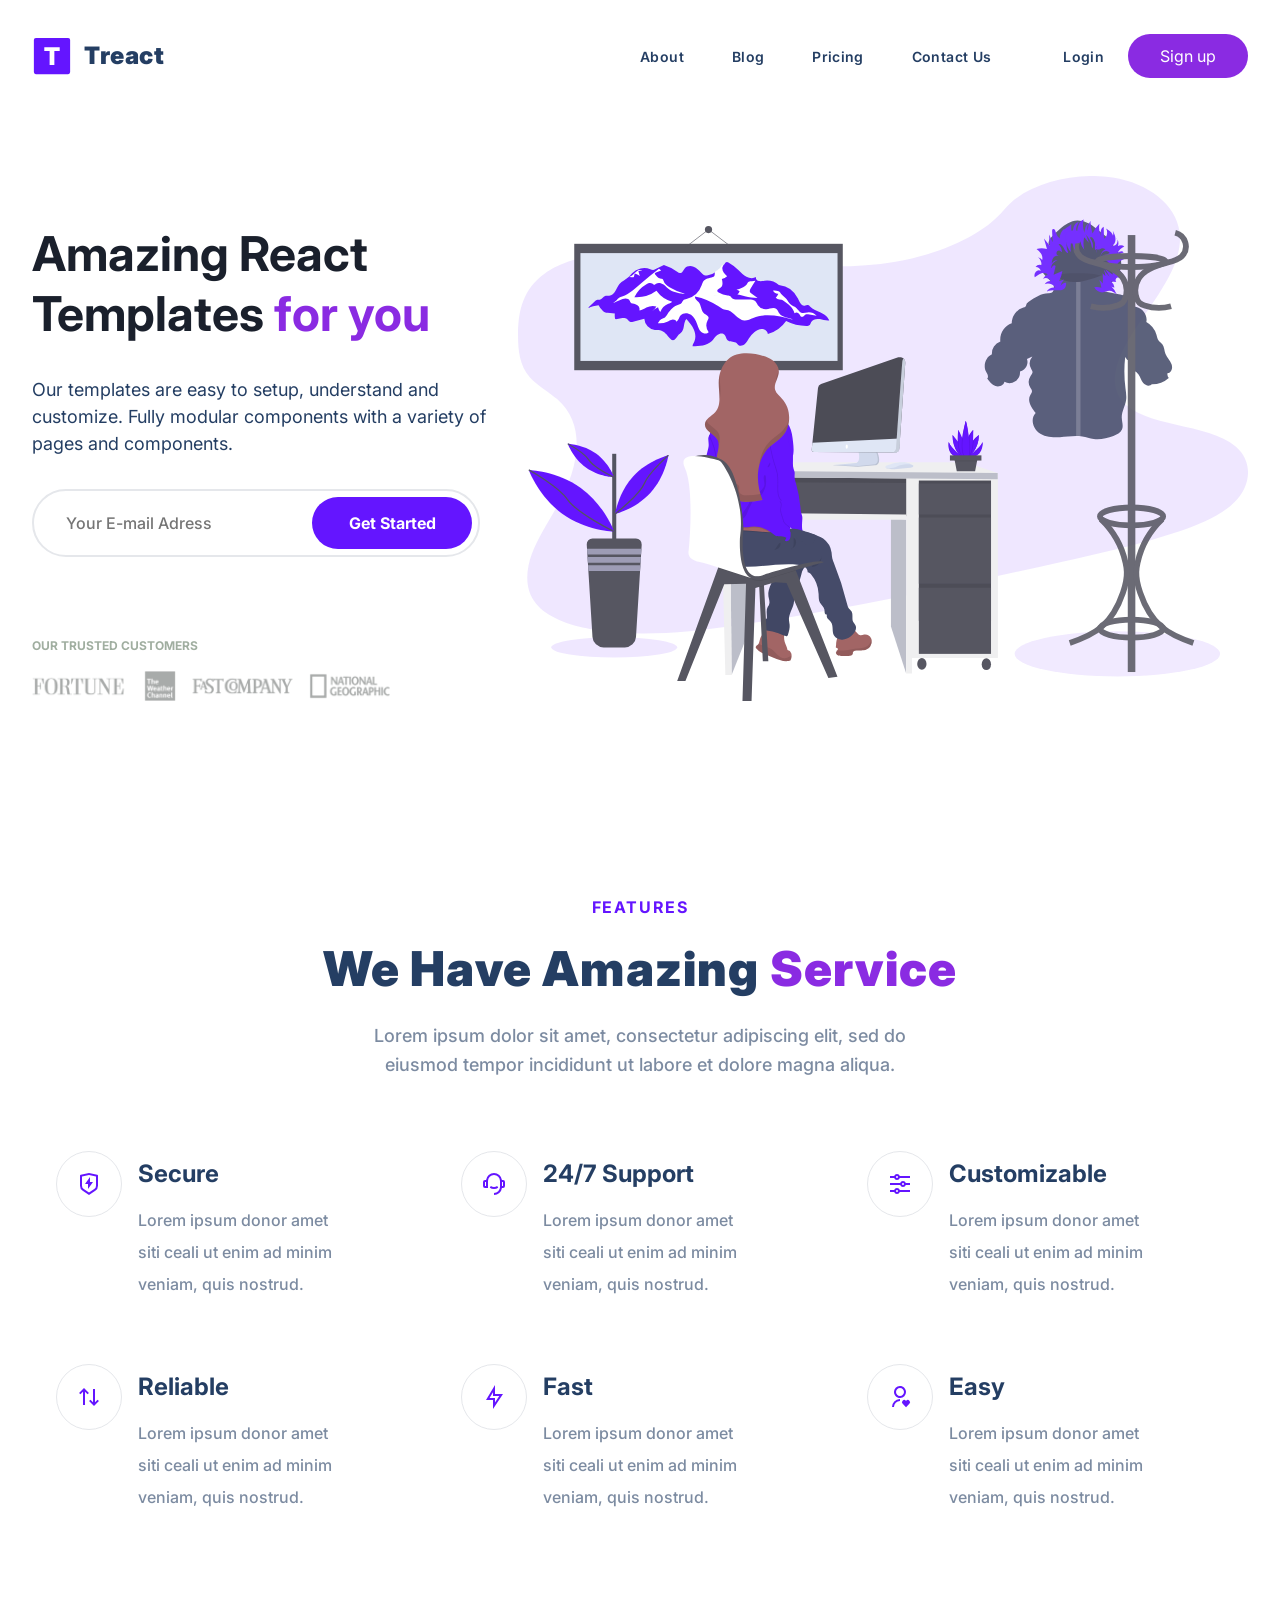
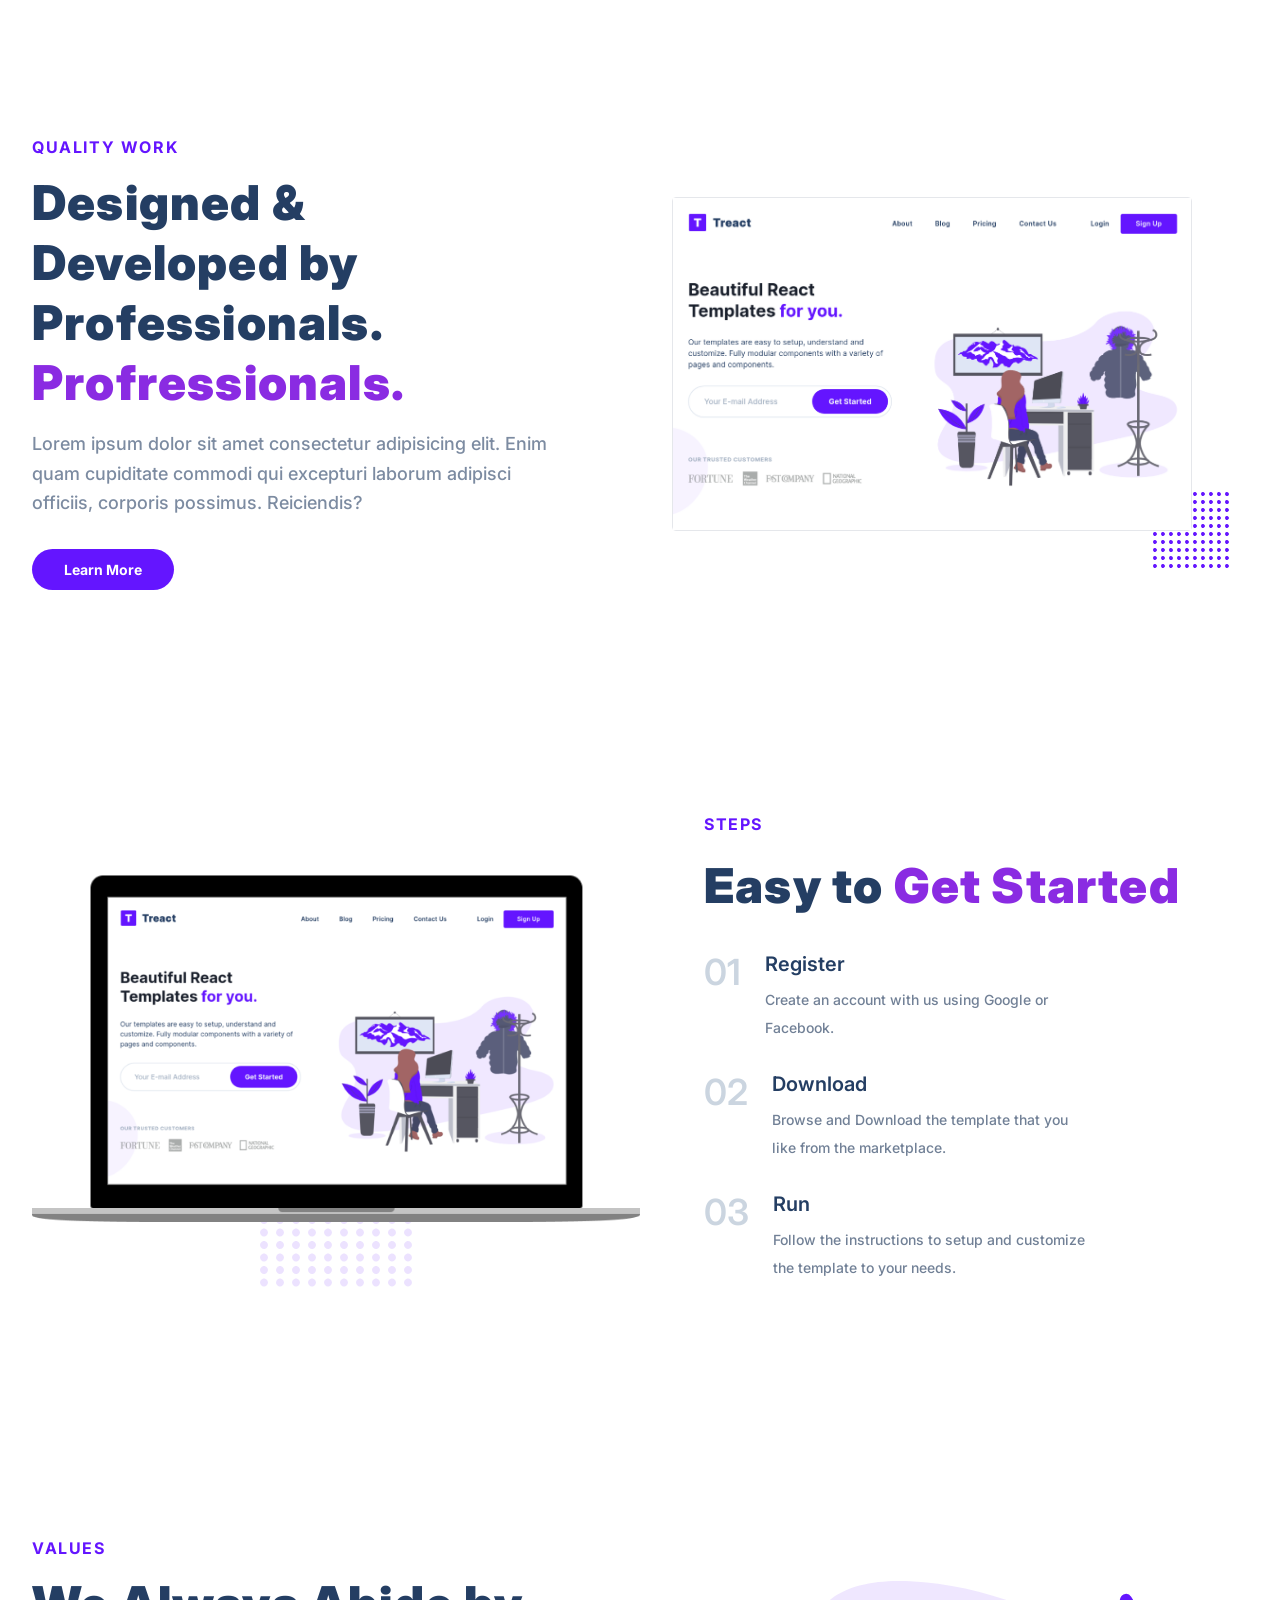
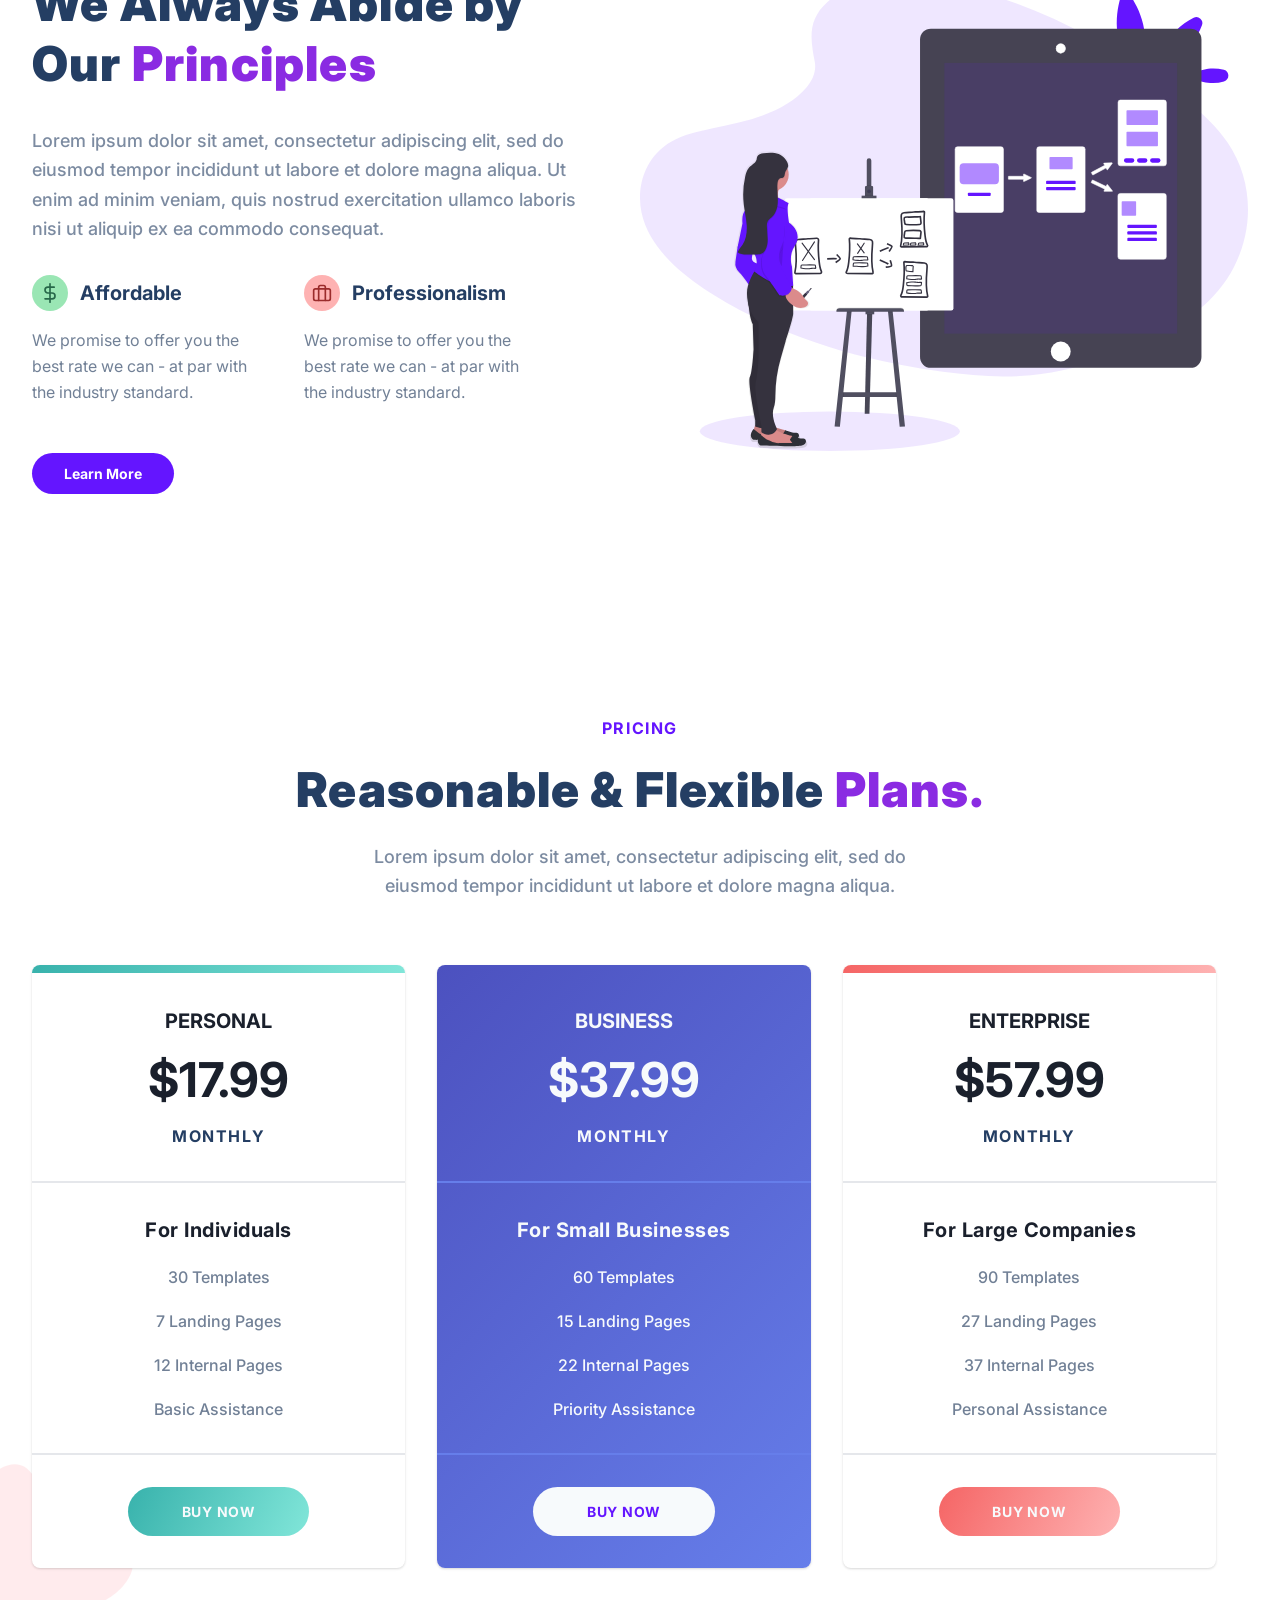
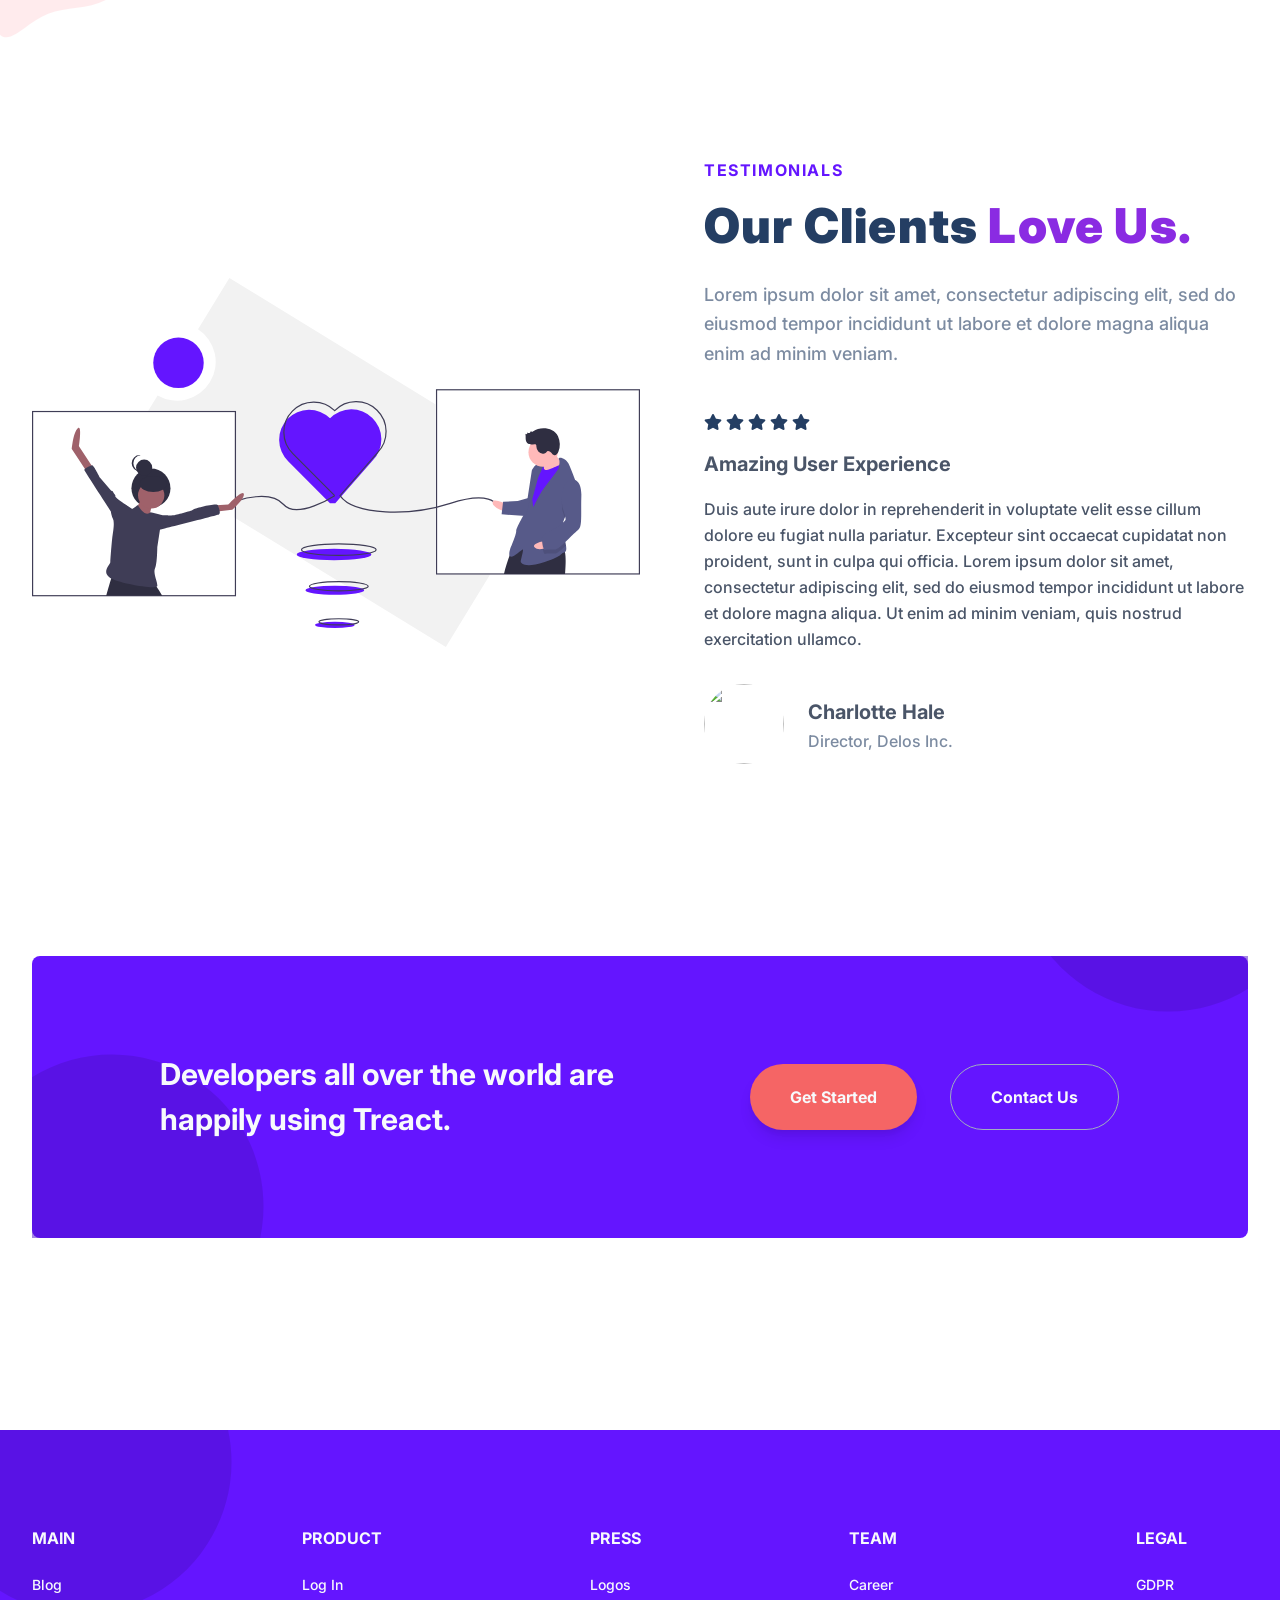
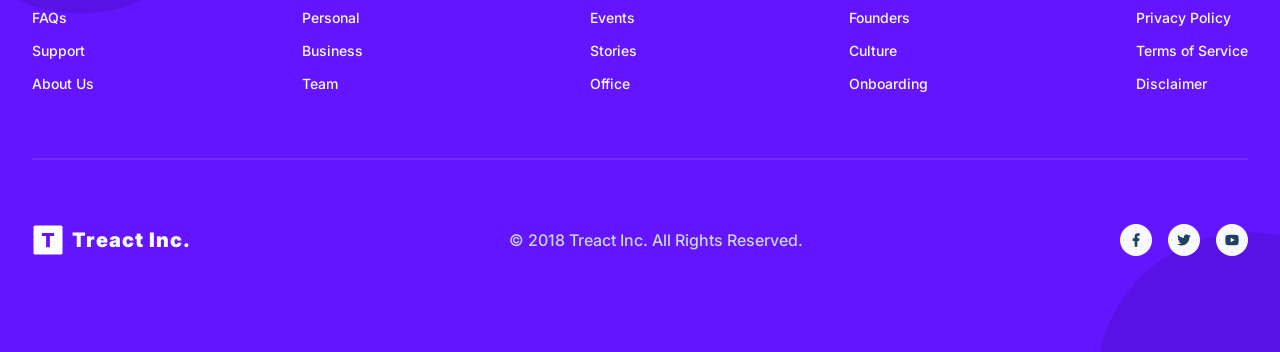
==== commit 1f9c4a92: "Fixed all of the website" ====
--- a/index.html
+++ b/index.html
@@ -237,7 +237,7 @@
             <div class="quality__description">
               <div class="section__tag">QUALITY WORK</div>
               <h2 class="section__title">
-                Designed & Developed by
+                Designed & Developed by Professionals.
                 <span class="blueviolet">Profressionals.</span>
               </h2>
               <p class="section__para">
--- a/fashion.css
+++ b/fashion.css
@@ -72,6 +72,8 @@
 
 nav {
   display: flex;
+  justify-content: space-between;
+  align-items: center;
   padding-top: 32px;
 }
 
@@ -144,7 +146,16 @@
   transition: all 300ms ease;
 }
 
+.nav__link--primary:hover {
+  background-color: #6415ff;
+}
+
+.nav__link:hover:after {
+  opacity: 1;
+}
+
 .btn__menu {
+  display: none;
   background-color: transparent;
   border: none;
   transition: all 300ms ease;
@@ -1241,10 +1252,22 @@
 
   .nav__links {
     display: none;
-}
+  }
 
   .btn__menu {
     display: block;
+  }
+
+  @media (max-width: 1024px) {
+  .plans {
+    flex-direction: column;
+    align-items: center;
+  }
+
+  .plan {
+    margin-right: 0;
+    margin-bottom: 32px;
+  }
 }
 }
 
@@ -1261,6 +1284,17 @@
   #pricing .row {
     margin-top: 40px;
   }
+  
+  .quality__description,
+  .quality__img--wrapper,
+  .steps__description,
+  .steps__img--wrapper,
+  .values__description,
+  .values__img,
+  .testimonials__img,
+  .testimonials__description {
+  width: 100%;
+  }
 }
 
 @media (max-width: 640px) {
